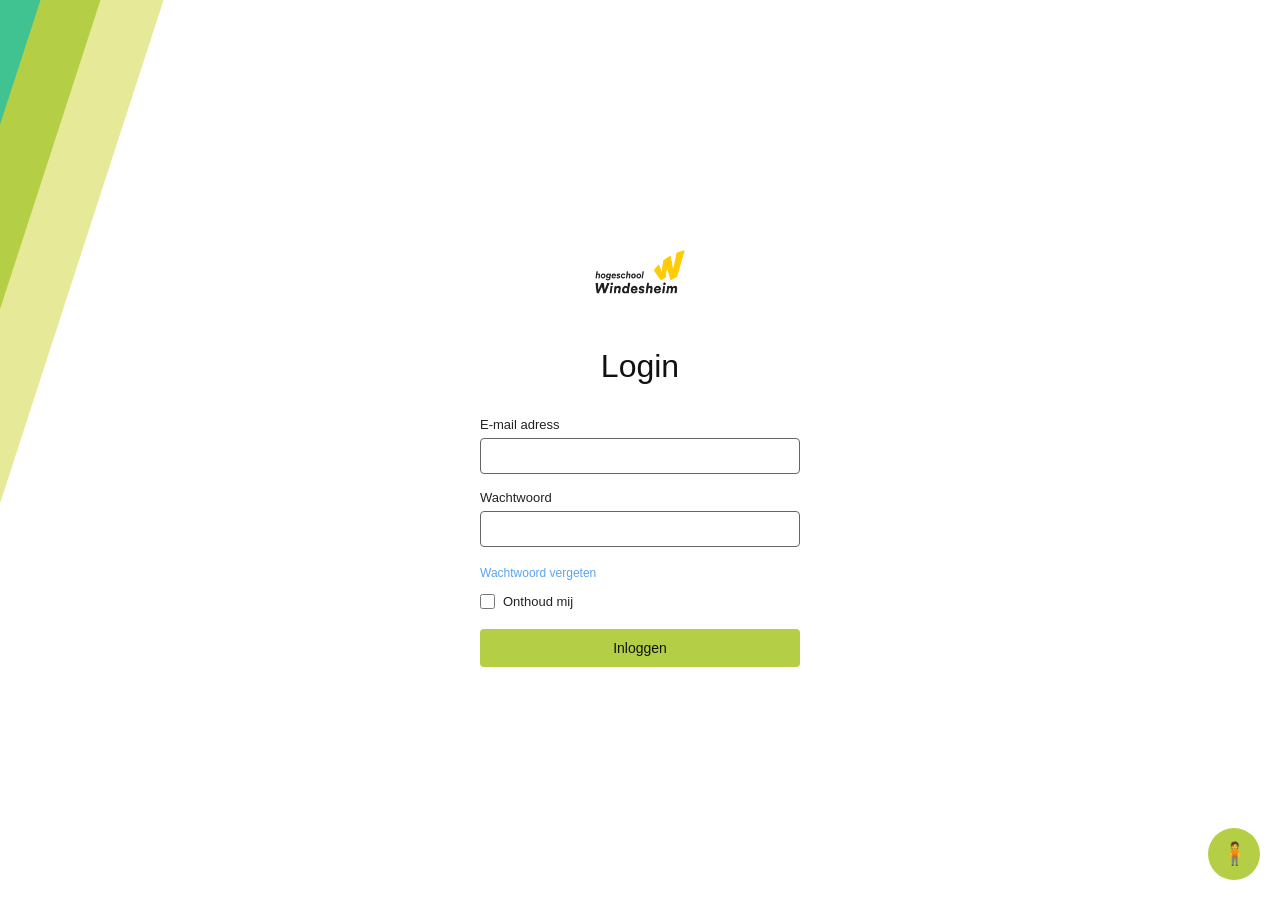
==== pages/index.html @ 5dbcebbe "Log-in page af Log-in scherm gemaakt, met strepen. Email: jeremy@windesheim.nl WW: Hallo123 Hoogcont" ====
<!DOCTYPE html>
<html lang="nl">
<head>
  <meta charset="UTF-8" />
  <meta name="viewport" content="width=device-width, initial-scale=1.0" />
  <title>Login - Windesheim</title>
  <link rel="stylesheet" href="../css/style.css" />
</head>
<body>
  <main class="login-page">
    <section class="login-panel">
      <div class="left-stripes">
        <div class="stripe stripe-1"></div>
        <div class="stripe stripe-2"></div>
        <div class="stripe stripe-3"></div>
      </div>

      <div class="login-content">
        <img src="images/logo.png" alt="Windesheim logo" class="logo" />

        <h1 data-translate="loginTitle">Login</h1>

        <form class="login-form" id="loginForm">
          <label for="email" data-translate="emailLabel">E-mail adress</label>
          <input type="email" id="email" name="email" />

          <label for="password" data-translate="passwordLabel">Wachtwoord</label>
          <input type="password" id="password" name="password" />

          <a href="#" class="forgot-link" id="forgotPasswordLink" data-translate="forgotPasswordLink">
            Wachtwoord vergeten
          </a>

          <div class="remember-row">
            <input type="checkbox" id="remember" name="remember" />
            <label for="remember" data-translate="rememberLabel">Onthoud mij</label>
          </div>

          <button type="submit" class="login-btn" data-translate="loginButton">Inloggen</button>
        </form>
      </div>

      <button class="accessibility-btn" id="accessibilityOpenBtn" aria-label="Toegankelijkheid">
        <span class="person-icon">🧍</span>
      </button>

      <div class="accessibility-modal-overlay" id="accessibilityModal">
        <div class="accessibility-modal">
          <h2 data-translate="accessibilityTitle">Toegankelijkheid</h2>

          <div class="accessibility-option">
            <div class="option-text">
              <h3 data-translate="largeTextTitle">Grote tekst</h3>
              <p data-translate="largeTextDesc">→ Vergroot alle tekst</p>
            </div>
            <input type="checkbox" id="largeTextToggle" />
          </div>

          <div class="accessibility-option">
            <div class="option-text">
              <h3 data-translate="contrastTitle">Hoog contrast</h3>
              <p data-translate="contrastDesc">→ Betere zichtbaarheid</p>
            </div>
            <input type="checkbox" id="contrastToggle" />
          </div>

          <div class="accessibility-option">
            <div class="option-text">
              <h3 data-translate="wheelchairTitle">Rolstoelroute</h3>
              <p data-translate="wheelchairDesc">→ Vermijd trappen</p>
            </div>
            <input type="checkbox" id="wheelchairToggle" />
          </div>

          <div class="language-row">
            <label for="languageSelect" data-translate="languageLabel">Taal/Language</label>
            <select id="languageSelect">
              <option value="nl">NL</option>
              <option value="en">EN</option>
            </select>
          </div>

          <div class="modal-buttons">
            <button type="button" class="modal-btn reset-btn" id="resetBtn" data-translate="resetBtn">
              Reset
            </button>
            <button type="button" class="modal-btn save-btn" id="saveBtn" data-translate="saveBtn">
              Opslaan
            </button>
          </div>
        </div>
      </div>

      <div class="auth-modal-overlay" id="forgotModal">
        <div class="auth-modal forgot-password-modal">
          <button class="close-auth-modal" id="closeForgotModal" aria-label="Sluiten">&times;</button>

          <h2 data-translate="forgotModalTitle">Wachtwoord vergeten</h2>
          <p data-translate="forgotModalDesc">vul uw mail in en krijg een tijdelijk wachtwoord</p>

          <form id="forgotForm">
            <label for="forgotEmail" data-translate="forgotEmailLabel">E-mail adress</label>
            <input type="email" id="forgotEmail" name="forgotEmail" />
            <button type="submit" class="auth-action-btn" data-translate="forgotSendBtn">Verzenden</button>
          </form>
        </div>
      </div>

      <div class="auth-modal-overlay" id="errorModal">
        <div class="auth-modal error-login-modal">
          <button class="close-auth-modal" id="closeErrorModal" aria-label="Sluiten">&times;</button>

          <h2 data-translate="errorModalTitle">Inloggen mislukt</h2>
          <p data-translate="errorModalDesc">Uw gebruikersnaam of wachtwoord is onjuist.</p>
          <button type="button" class="auth-action-btn" id="errorOkBtn" data-translate="errorOkBtn">OK</button>
        </div>
      </div>
    </section>
  </main>

  <script src="/js/language.js"></script>
  <script src="/js/script.js"></script>
</body>
</html>
---- css/style.css ----
:root {

  /* ===== GEEL ===== */
  --oranje: #F5A61A;
  --goud: #ffcb05;
  --geel: #fff578;

  /* ===== ROOD ===== */
  --rood: #ee3135;
  --donkerroze: #f16682;
  --lichtroze: #f287b7;

  /* ===== GROEN ===== */
  --donkergroen: #45b97c;
  --appelgroen: #b1d249;
  --lichtgroen: #d5e05b;

  /* ===== BLAUW ===== */
  --luchtblauw: #4594d3;
  --blauw: #1ebcc5;
  --lichtblauw: #84D0D9;

  /* ===== ZWART / GRIJS ===== */
  --zwart: #231f20;
  --grijs1: #58595b;
  --grijs2: #808184;
  --grijs3: #a6a8ab;
  --grijs4: #d0d2d3;
}
* {
  box-sizing: border-box;
  margin: 0;
  padding: 0;
}

html,
body {
  width: 100%;
  height: 100%;
  font-family: Arial, Helvetica, sans-serif;
  background: #ececec;
  color: #111;
}

body {
  min-height: 100vh;
  min-height: 100dvh;
}

/* BASIS */
.login-page,
.home-page {
  position: relative;
  width: 100vw;
  width: 100dvw;
  height: 100vh;
  height: 100dvh;
  display: flex;
  justify-content: center;
  align-items: center;
  background: #ffffff;
  overflow: hidden;
}

.login-panel,
.home-panel {
  position: relative;
  width: 100%;
  height: 100%;
  background: #ffffff;
  overflow: hidden;
}

/* STREPEN */
.left-stripes {
  position: absolute;
  top: 0;
  left: 0;
  width: 180px;
  height: 100%;
  overflow: hidden;
  z-index: 1;
}

.stripe {
  position: absolute;
  top: -60px;
  width: 60px;
  height: 140%;
  transform: rotate(18deg);
  transform-origin: top left;
}

.stripe-1 {
  left: 0;
  background: #41c391;
}

.stripe-2 {
  left: 60px;
  background: #b4cf45;
}

.stripe-3 {
  left: 120px;
  background: #e6ea98;
}

/* LOGIN */
.login-content {
  position: absolute;
  inset: 0;
  z-index: 2;
  display: flex;
  flex-direction: column;
  align-items: center;
  justify-content: center;
  padding: 24px;
}

.logo {
  width: 90px;
  height: 90px;
  object-fit: contain;
  margin-bottom: 24px;
}

.login-content h1 {
  font-size: clamp(18px, 4vw, 32px);
  font-weight: 400;
  margin-bottom: 32px;
}

.login-form {
  width: min(100%, 320px);
}

.login-form label {
  display: block;
  font-size: clamp(10px, 1.4vw, 13px);
  margin-bottom: 6px;
  color: #222;
}

.login-form input[type="email"],
.login-form input[type="password"] {
  width: 100%;
  height: 36px;
  border: 1px solid #666;
  border-radius: 4px;
  background: #fff;
  margin-bottom: 16px;
  padding: 0 10px;
  font-size: 14px;
  color: #111;
  outline: none;
}

.forgot-link {
  display: inline-block;
  font-size: 12px;
  color: #5ca4ea;
  margin-top: -2px;
  margin-bottom: 14px;
  text-decoration: none;
}

.forgot-link:hover {
  text-decoration: underline;
}

.remember-row {
  display: flex;
  align-items: center;
  gap: 8px;
  margin-bottom: 20px;
}

.remember-row input[type="checkbox"] {
  width: 15px;
  height: 15px;
}

.remember-row label {
  margin: 0;
  font-size: 13px;
}

.login-btn {
  display: block;
  width: 100%;
  height: 38px;
  background: #b4cf45;
  color: #111;
  border: none;
  border-radius: 4px;
  font-size: 14px;
  cursor: pointer;
}

.login-btn:hover {
  filter: brightness(0.97);
}

/* POPPETJE */
.accessibility-btn {
  position: absolute;
  right: 20px;
  bottom: 20px;
  width: 52px;
  height: 52px;
  border: none;
  border-radius: 50%;
  background: #b4cf45;
  display: flex;
  align-items: center;
  justify-content: center;
  cursor: pointer;
  z-index: 50;
}

.person-icon {
  font-size: 22px;
  line-height: 1;
  pointer-events: none;
}

/* ACCESSIBILITY POPUP */
.accessibility-modal-overlay {
  position: absolute;
  inset: 0;
  background: rgba(0, 0, 0, 0.18);
  display: none;
  justify-content: center;
  align-items: center;
  z-index: 100;
}

.accessibility-modal-overlay.show {
  display: flex;
}

.accessibility-modal {
  width: min(90vw, 420px);
  background: #ef6a89;
  padding: 28px 26px 20px;
  box-shadow: 0 10px 30px rgba(0, 0, 0, 0.18);
}

.accessibility-modal h2 {
  text-align: center;
  font-size: clamp(22px, 3vw, 28px);
  font-weight: 700;
  margin-bottom: 34px;
}

.accessibility-option {
  display: flex;
  justify-content: space-between;
  align-items: center;
  margin-bottom: 26px;
  gap: 20px;
}

.option-text h3 {
  font-size: clamp(18px, 2.6vw, 24px);
  font-weight: 400;
  margin-bottom: 4px;
}

.option-text p {
  font-size: clamp(16px, 2.3vw, 20px);
  color: #111;
}

.accessibility-option input[type="checkbox"] {
  width: 32px;
  height: 32px;
  accent-color: #ffffff;
  flex-shrink: 0;
}

.language-row {
  display: flex;
  justify-content: space-between;
  align-items: center;
  margin: 8px 0 38px;
  gap: 20px;
}

.language-row label {
  font-size: clamp(18px, 2.4vw, 22px);
  font-weight: 700;
  text-decoration: underline;
}

.language-row select {
  width: 82px;
  height: 38px;
  border: 1px solid #666;
  background: #f2f2f2;
  font-size: 18px;
  text-align: center;
  cursor: pointer;
}

.modal-buttons {
  display: flex;
  justify-content: center;
  gap: 20px;
}

.modal-btn {
  min-width: 132px;
  height: 42px;
  border: none;
  font-size: 18px;
  cursor: pointer;
}

.reset-btn,
.save-btn {
  background: #f49bb5;
  color: #111;
}

/* AUTH POPUPS */
.auth-modal-overlay {
  position: absolute;
  inset: 0;
  background: rgba(255, 255, 255, 0.2);
  backdrop-filter: blur(4px);
  display: none;
  justify-content: center;
  align-items: center;
  z-index: 120;
}

.auth-modal-overlay.show {
  display: flex;
}

.auth-modal {
  position: relative;
  width: min(92vw, 620px);
  background: #f1f1f1;
  border-top: 3px solid #222;
  border-bottom: 3px solid #222;
  padding: 18px 28px 26px;
  text-align: center;
  box-shadow: 0 10px 25px rgba(0, 0, 0, 0.15);
}

.close-auth-modal {
  position: absolute;
  top: 8px;
  right: 14px;
  background: transparent;
  border: none;
  font-size: 34px;
  line-height: 1;
  color: #222;
  cursor: pointer;
}

.auth-modal h2 {
  font-size: clamp(22px, 3vw, 30px);
  font-weight: 400;
  margin-bottom: 6px;
}

.auth-modal p {
  font-size: clamp(16px, 2vw, 20px);
  color: #111;
  margin-bottom: 28px;
}

.auth-modal form {
  width: min(100%, 360px);
  margin: 0 auto;
  text-align: left;
}

.auth-modal form label {
  display: block;
  font-size: clamp(14px, 1.7vw, 18px);
  margin-bottom: 8px;
  color: #111;
}

.auth-modal form input {
  width: 100%;
  height: 34px;
  border: 2px solid #333;
  border-radius: 6px;
  background: #fff;
  margin-bottom: 22px;
  padding: 0 10px;
  font-size: 15px;
  outline: none;
}

.auth-action-btn {
  display: block;
  margin: 0 auto;
  min-width: 170px;
  height: 38px;
  border: none;
  border-radius: 4px;
  background: #b4cf45;
  color: #111;
  font-size: clamp(16px, 1.8vw, 18px);
  cursor: pointer;
}

.error-login-modal {
  width: min(90vw, 460px);
  padding-top: 28px;
}

.error-login-modal p {
  margin-bottom: 24px;
}

/* HOME */
.home-content {
  position: absolute;
  inset: 0;
  z-index: 2;
  display: flex;
  justify-content: center;
  align-items: center;
  padding: 24px;
}

.home-content h1 {
  font-size: clamp(28px, 5vw, 52px);
  font-weight: 400;
  color: #111;
}

/* GROTE TEKST */
.large-text {
  font-size: 1.08em;
}

.large-text h1,
.large-text h2,
.large-text h3,
.large-text p,
.large-text label,
.large-text a,
.large-text button,
.large-text select,
.large-text input {
  font-size: 1.08em !important;
}

/* HOOG CONTRAST */
.high-contrast,
.high-contrast body,
.high-contrast .login-page,
.high-contrast .login-panel,
.high-contrast .home-page,
.high-contrast .home-panel {
  background: #fff !important;
  color: #000 !important;
}

.high-contrast h1,
.high-contrast h2,
.high-contrast h3,
.high-contrast p,
.high-contrast label,
.high-contrast span,
.high-contrast a {
  color: #000 !important;
  font-weight: 700 !important;
}

.high-contrast a {
  color: #0000ee !important;
  text-decoration: underline;
}

.high-contrast input,
.high-contrast select {
  background: #fff !important;
  color: #000 !important;
  border: 2px solid #000 !important;
  font-weight: 700 !important;
}

.high-contrast input::placeholder {
  color: #333 !important;
}

.high-contrast button {
  background: #000 !important;
  color: #fff !important;
  border: 2px solid #000 !important;
  font-weight: 700 !important;
}

.high-contrast .accessibility-btn {
  background: #000 !important;
  color: #fff !important;
}

.high-contrast .left-stripes {
  display: block !important;
}

.high-contrast .stripe-1 {
  background: #2e9f70 !important;
}

.high-contrast .stripe-2 {
  background: #8fae2f !important;
}

.high-contrast .stripe-3 {
  background: #c9cf5f !important;
}

.high-contrast .accessibility-modal,
.high-contrast .auth-modal {
  background: #fff !important;
  color: #000 !important;
}

.high-contrast .option-text h3,
.high-contrast .option-text p {
  color: #000 !important;
  font-weight: 700 !important;
}

/* MOBIEL */
@media (max-width: 600px) {
  .left-stripes {
    width: 180px;
    height: 100%;
  }

  .stripe {
    width: 60px;
    height: 140%;
    top: -40px;
  }

  .stripe-1 {
    left: 0;
  }

  .stripe-2 {
    left: 60px;
  }

  .stripe-3 {
    left: 120px;
  }

  .login-form {
    width: min(100%, 240px);
  }

  .logo {
    width: 80px;
    height: 80px;
  }

  .login-content h1 {
    font-size: 20px;
  }

  .login-form input[type="email"],
  .login-form input[type="password"] {
    height: 32px;
    font-size: 13px;
  }

  .login-btn {
    height: 34px;
    font-size: 13px;
  }

  .accessibility-btn {
    right: 18px;
    bottom: 18px;
    width: 46px;
    height: 46px;
  }

  .person-icon {
    font-size: 19px;
  }

  .accessibility-modal {
    width: 92vw;
    padding: 24px 18px 18px;
  }

  .modal-btn {
    min-width: 110px;
    height: 40px;
    font-size: 16px;
  }

  .accessibility-option input[type="checkbox"] {
    width: 28px;
    height: 28px;
  }

  .auth-modal {
    width: 100%;
    max-width: 100%;
    border-left: none;
    border-right: none;
    border-top: 3px solid #222;
    border-bottom: 3px solid #222;
    border-radius: 0;
    padding: 16px 18px 22px;
  }

  .close-auth-modal {
    top: 8px;
    right: 12px;
    font-size: 30px;
  }

  .auth-modal h2 {
    font-size: 23px;
  }

  .auth-modal p {
    font-size: 16px;
    margin-bottom: 24px;
  }

  .auth-modal form {
    width: min(100%, 280px);
  }

  .auth-modal form label {
    font-size: 13px;
  }

  .auth-modal form input {
    height: 32px;
    font-size: 14px;
    margin-bottom: 20px;
  }

  .auth-action-btn {
    min-width: 140px;
    height: 36px;
    font-size: 16px;
  }
}
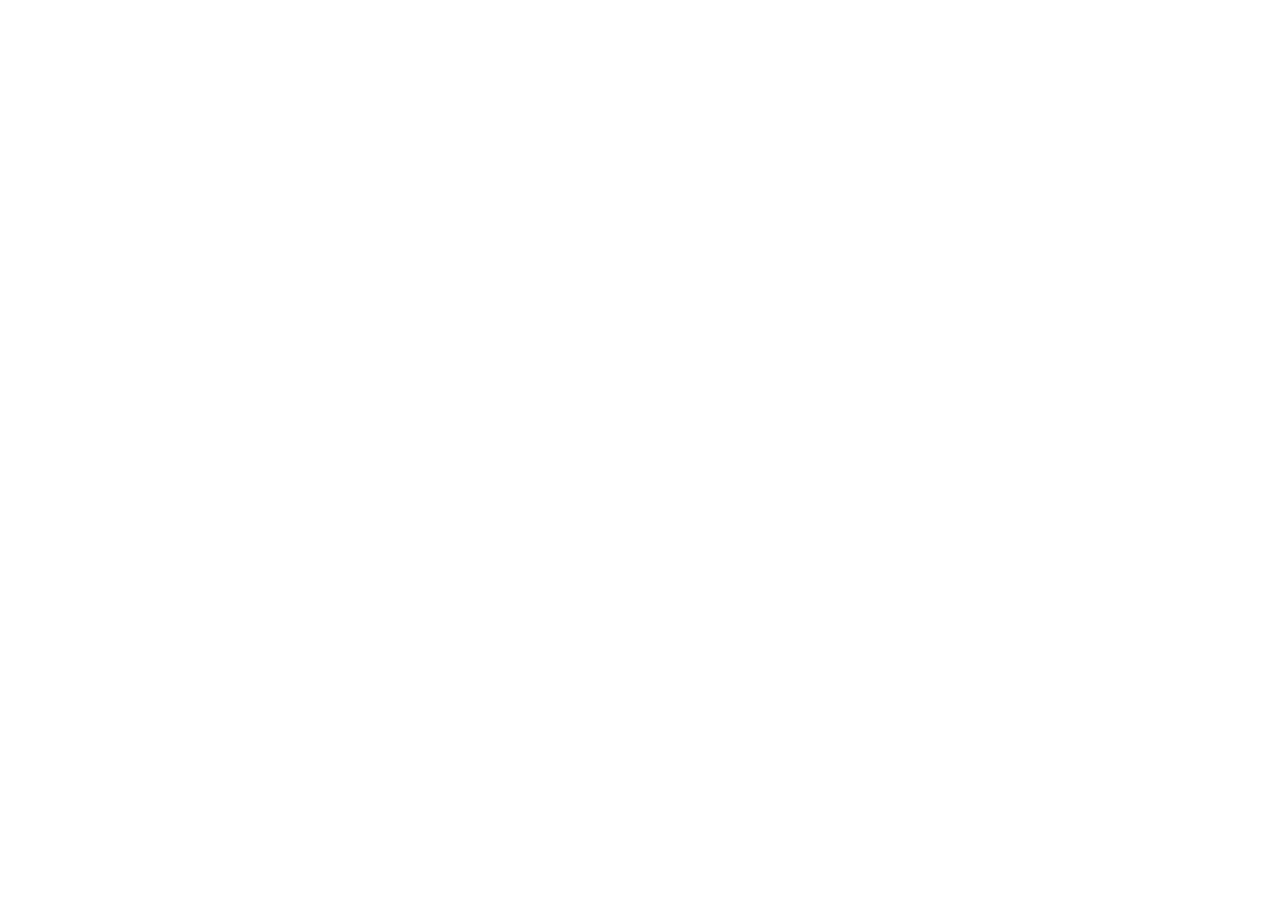
==== commit 226ba1cc: "Layout van de tracking pagina Er is een layout voor de tracking pagin Er zijn bugs de tracking doet " ====
--- a/pages/index.html
+++ b/pages/index.html
@@ -1,124 +1,12 @@
 <!DOCTYPE html>
-<html lang="nl">
-<head>
-  <meta charset="UTF-8" />
-  <meta name="viewport" content="width=device-width, initial-scale=1.0" />
-  <title>Login - Windesheim</title>
-  <link rel="stylesheet" href="../css/style.css" />
-</head>
-<body>
-  <main class="login-page">
-    <section class="login-panel">
-      <div class="left-stripes">
-        <div class="stripe stripe-1"></div>
-        <div class="stripe stripe-2"></div>
-        <div class="stripe stripe-3"></div>
-      </div>
+<html lang="en">
+    <head>
+          <meta charset="UTF-8">
+          <meta name="viewport" content="width=device-width, initial-scale=1.0">
+          <title>Login</title>
+    </head>
+    <body>
 
-      <div class="login-content">
-        <img src="images/logo.png" alt="Windesheim logo" class="logo" />
-
-        <h1 data-translate="loginTitle">Login</h1>
-
-        <form class="login-form" id="loginForm">
-          <label for="email" data-translate="emailLabel">E-mail adress</label>
-          <input type="email" id="email" name="email" />
-
-          <label for="password" data-translate="passwordLabel">Wachtwoord</label>
-          <input type="password" id="password" name="password" />
-
-          <a href="#" class="forgot-link" id="forgotPasswordLink" data-translate="forgotPasswordLink">
-            Wachtwoord vergeten
-          </a>
-
-          <div class="remember-row">
-            <input type="checkbox" id="remember" name="remember" />
-            <label for="remember" data-translate="rememberLabel">Onthoud mij</label>
-          </div>
-
-          <button type="submit" class="login-btn" data-translate="loginButton">Inloggen</button>
-        </form>
-      </div>
-
-      <button class="accessibility-btn" id="accessibilityOpenBtn" aria-label="Toegankelijkheid">
-        <span class="person-icon">🧍</span>
-      </button>
-
-      <div class="accessibility-modal-overlay" id="accessibilityModal">
-        <div class="accessibility-modal">
-          <h2 data-translate="accessibilityTitle">Toegankelijkheid</h2>
-
-          <div class="accessibility-option">
-            <div class="option-text">
-              <h3 data-translate="largeTextTitle">Grote tekst</h3>
-              <p data-translate="largeTextDesc">→ Vergroot alle tekst</p>
-            </div>
-            <input type="checkbox" id="largeTextToggle" />
-          </div>
-
-          <div class="accessibility-option">
-            <div class="option-text">
-              <h3 data-translate="contrastTitle">Hoog contrast</h3>
-              <p data-translate="contrastDesc">→ Betere zichtbaarheid</p>
-            </div>
-            <input type="checkbox" id="contrastToggle" />
-          </div>
-
-          <div class="accessibility-option">
-            <div class="option-text">
-              <h3 data-translate="wheelchairTitle">Rolstoelroute</h3>
-              <p data-translate="wheelchairDesc">→ Vermijd trappen</p>
-            </div>
-            <input type="checkbox" id="wheelchairToggle" />
-          </div>
-
-          <div class="language-row">
-            <label for="languageSelect" data-translate="languageLabel">Taal/Language</label>
-            <select id="languageSelect">
-              <option value="nl">NL</option>
-              <option value="en">EN</option>
-            </select>
-          </div>
-
-          <div class="modal-buttons">
-            <button type="button" class="modal-btn reset-btn" id="resetBtn" data-translate="resetBtn">
-              Reset
-            </button>
-            <button type="button" class="modal-btn save-btn" id="saveBtn" data-translate="saveBtn">
-              Opslaan
-            </button>
-          </div>
-        </div>
-      </div>
-
-      <div class="auth-modal-overlay" id="forgotModal">
-        <div class="auth-modal forgot-password-modal">
-          <button class="close-auth-modal" id="closeForgotModal" aria-label="Sluiten">&times;</button>
-
-          <h2 data-translate="forgotModalTitle">Wachtwoord vergeten</h2>
-          <p data-translate="forgotModalDesc">vul uw mail in en krijg een tijdelijk wachtwoord</p>
-
-          <form id="forgotForm">
-            <label for="forgotEmail" data-translate="forgotEmailLabel">E-mail adress</label>
-            <input type="email" id="forgotEmail" name="forgotEmail" />
-            <button type="submit" class="auth-action-btn" data-translate="forgotSendBtn">Verzenden</button>
-          </form>
-        </div>
-      </div>
-
-      <div class="auth-modal-overlay" id="errorModal">
-        <div class="auth-modal error-login-modal">
-          <button class="close-auth-modal" id="closeErrorModal" aria-label="Sluiten">&times;</button>
-
-          <h2 data-translate="errorModalTitle">Inloggen mislukt</h2>
-          <p data-translate="errorModalDesc">Uw gebruikersnaam of wachtwoord is onjuist.</p>
-          <button type="button" class="auth-action-btn" id="errorOkBtn" data-translate="errorOkBtn">OK</button>
-        </div>
-      </div>
-    </section>
-  </main>
-
-  <script src="/js/language.js"></script>
-  <script src="/js/script.js"></script>
-</body>
+        
+    </body>
 </html>
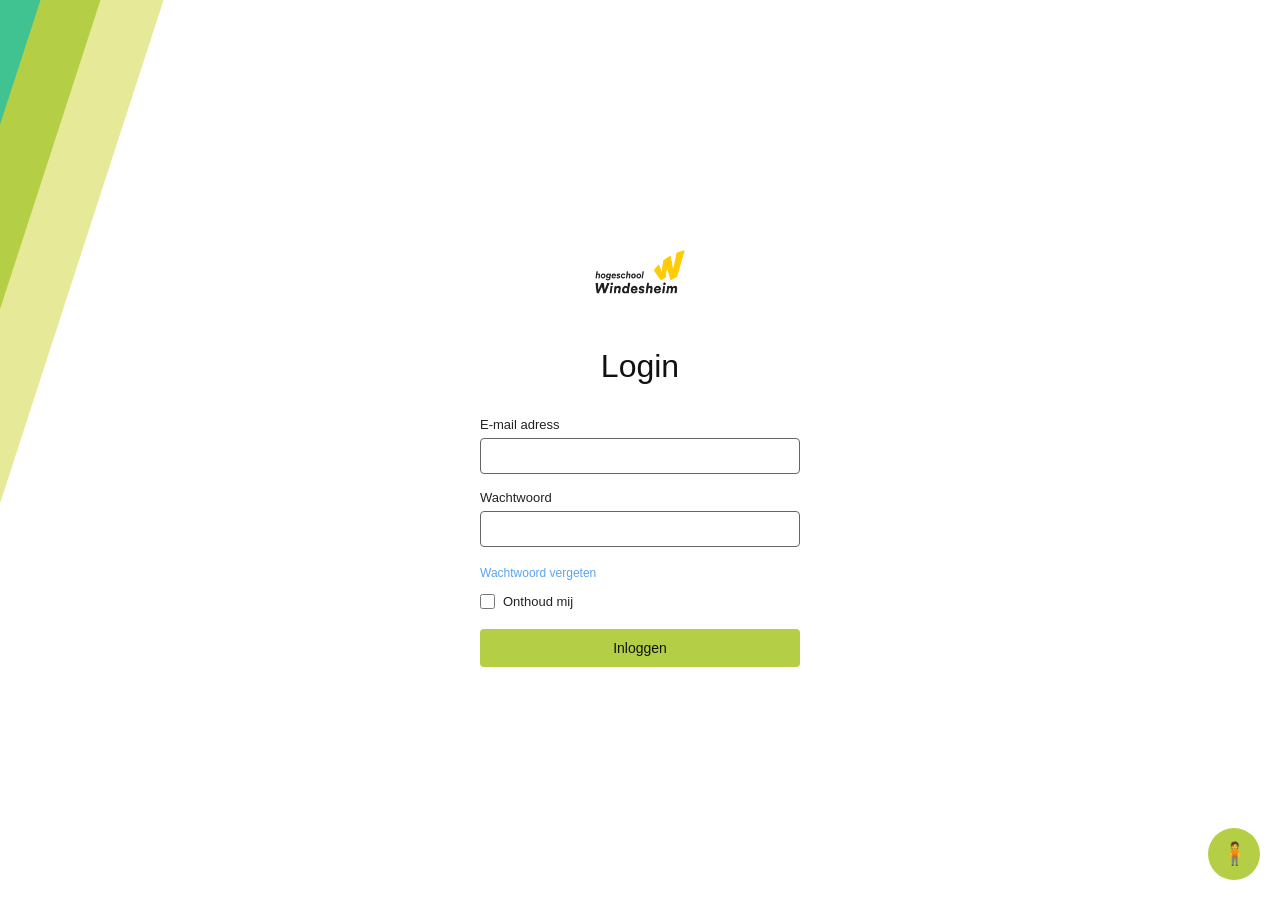
==== commit 1787763c: "Merge pull request #41 from yehoshuaa/LOGIN Log-in page af" ====
--- a/pages/index.html
+++ b/pages/index.html
@@ -1,12 +1,124 @@
 <!DOCTYPE html>
-<html lang="en">
-    <head>
-          <meta charset="UTF-8">
-          <meta name="viewport" content="width=device-width, initial-scale=1.0">
-          <title>Login</title>
-    </head>
-    <body>
+<html lang="nl">
+<head>
+  <meta charset="UTF-8" />
+  <meta name="viewport" content="width=device-width, initial-scale=1.0" />
+  <title>Login - Windesheim</title>
+  <link rel="stylesheet" href="../css/style.css" />
+</head>
+<body>
+  <main class="login-page">
+    <section class="login-panel">
+      <div class="left-stripes">
+        <div class="stripe stripe-1"></div>
+        <div class="stripe stripe-2"></div>
+        <div class="stripe stripe-3"></div>
+      </div>
 
-        
-    </body>
+      <div class="login-content">
+        <img src="images/logo.png" alt="Windesheim logo" class="logo" />
+
+        <h1 data-translate="loginTitle">Login</h1>
+
+        <form class="login-form" id="loginForm">
+          <label for="email" data-translate="emailLabel">E-mail adress</label>
+          <input type="email" id="email" name="email" />
+
+          <label for="password" data-translate="passwordLabel">Wachtwoord</label>
+          <input type="password" id="password" name="password" />
+
+          <a href="#" class="forgot-link" id="forgotPasswordLink" data-translate="forgotPasswordLink">
+            Wachtwoord vergeten
+          </a>
+
+          <div class="remember-row">
+            <input type="checkbox" id="remember" name="remember" />
+            <label for="remember" data-translate="rememberLabel">Onthoud mij</label>
+          </div>
+
+          <button type="submit" class="login-btn" data-translate="loginButton">Inloggen</button>
+        </form>
+      </div>
+
+      <button class="accessibility-btn" id="accessibilityOpenBtn" aria-label="Toegankelijkheid">
+        <span class="person-icon">🧍</span>
+      </button>
+
+      <div class="accessibility-modal-overlay" id="accessibilityModal">
+        <div class="accessibility-modal">
+          <h2 data-translate="accessibilityTitle">Toegankelijkheid</h2>
+
+          <div class="accessibility-option">
+            <div class="option-text">
+              <h3 data-translate="largeTextTitle">Grote tekst</h3>
+              <p data-translate="largeTextDesc">→ Vergroot alle tekst</p>
+            </div>
+            <input type="checkbox" id="largeTextToggle" />
+          </div>
+
+          <div class="accessibility-option">
+            <div class="option-text">
+              <h3 data-translate="contrastTitle">Hoog contrast</h3>
+              <p data-translate="contrastDesc">→ Betere zichtbaarheid</p>
+            </div>
+            <input type="checkbox" id="contrastToggle" />
+          </div>
+
+          <div class="accessibility-option">
+            <div class="option-text">
+              <h3 data-translate="wheelchairTitle">Rolstoelroute</h3>
+              <p data-translate="wheelchairDesc">→ Vermijd trappen</p>
+            </div>
+            <input type="checkbox" id="wheelchairToggle" />
+          </div>
+
+          <div class="language-row">
+            <label for="languageSelect" data-translate="languageLabel">Taal/Language</label>
+            <select id="languageSelect">
+              <option value="nl">NL</option>
+              <option value="en">EN</option>
+            </select>
+          </div>
+
+          <div class="modal-buttons">
+            <button type="button" class="modal-btn reset-btn" id="resetBtn" data-translate="resetBtn">
+              Reset
+            </button>
+            <button type="button" class="modal-btn save-btn" id="saveBtn" data-translate="saveBtn">
+              Opslaan
+            </button>
+          </div>
+        </div>
+      </div>
+
+      <div class="auth-modal-overlay" id="forgotModal">
+        <div class="auth-modal forgot-password-modal">
+          <button class="close-auth-modal" id="closeForgotModal" aria-label="Sluiten">&times;</button>
+
+          <h2 data-translate="forgotModalTitle">Wachtwoord vergeten</h2>
+          <p data-translate="forgotModalDesc">vul uw mail in en krijg een tijdelijk wachtwoord</p>
+
+          <form id="forgotForm">
+            <label for="forgotEmail" data-translate="forgotEmailLabel">E-mail adress</label>
+            <input type="email" id="forgotEmail" name="forgotEmail" />
+            <button type="submit" class="auth-action-btn" data-translate="forgotSendBtn">Verzenden</button>
+          </form>
+        </div>
+      </div>
+
+      <div class="auth-modal-overlay" id="errorModal">
+        <div class="auth-modal error-login-modal">
+          <button class="close-auth-modal" id="closeErrorModal" aria-label="Sluiten">&times;</button>
+
+          <h2 data-translate="errorModalTitle">Inloggen mislukt</h2>
+          <p data-translate="errorModalDesc">Uw gebruikersnaam of wachtwoord is onjuist.</p>
+          <button type="button" class="auth-action-btn" id="errorOkBtn" data-translate="errorOkBtn">OK</button>
+        </div>
+      </div>
+    </section>
+  </main>
+
+  <script src="/js/language.js"></script>
+  <script src="/js/script.js"></script>
+</body>
 </html>
--- a/css/style.css
+++ b/css/style.css
@@ -0,0 +1,665 @@
+:root {
+
+  /* ===== GEEL ===== */
+  --oranje: #F5A61A;
+  --goud: #ffcb05;
+  --geel: #fff578;
+
+  /* ===== ROOD ===== */
+  --rood: #ee3135;
+  --donkerroze: #f16682;
+  --lichtroze: #f287b7;
+
+  /* ===== GROEN ===== */
+  --donkergroen: #45b97c;
+  --appelgroen: #b1d249;
+  --lichtgroen: #d5e05b;
+
+  /* ===== BLAUW ===== */
+  --luchtblauw: #4594d3;
+  --blauw: #1ebcc5;
+  --lichtblauw: #84D0D9;
+
+  /* ===== ZWART / GRIJS ===== */
+  --zwart: #231f20;
+  --grijs1: #58595b;
+  --grijs2: #808184;
+  --grijs3: #a6a8ab;
+  --grijs4: #d0d2d3;
+}
+* {
+  box-sizing: border-box;
+  margin: 0;
+  padding: 0;
+}
+
+html,
+body {
+  width: 100%;
+  height: 100%;
+  font-family: Arial, Helvetica, sans-serif;
+  background: #ececec;
+  color: #111;
+}
+
+body {
+  min-height: 100vh;
+  min-height: 100dvh;
+}
+
+/* BASIS */
+.login-page,
+.home-page {
+  position: relative;
+  width: 100vw;
+  width: 100dvw;
+  height: 100vh;
+  height: 100dvh;
+  display: flex;
+  justify-content: center;
+  align-items: center;
+  background: #ffffff;
+  overflow: hidden;
+}
+
+.login-panel,
+.home-panel {
+  position: relative;
+  width: 100%;
+  height: 100%;
+  background: #ffffff;
+  overflow: hidden;
+}
+
+/* STREPEN */
+.left-stripes {
+  position: absolute;
+  top: 0;
+  left: 0;
+  width: 180px;
+  height: 100%;
+  overflow: hidden;
+  z-index: 1;
+}
+
+.stripe {
+  position: absolute;
+  top: -60px;
+  width: 60px;
+  height: 140%;
+  transform: rotate(18deg);
+  transform-origin: top left;
+}
+
+.stripe-1 {
+  left: 0;
+  background: #41c391;
+}
+
+.stripe-2 {
+  left: 60px;
+  background: #b4cf45;
+}
+
+.stripe-3 {
+  left: 120px;
+  background: #e6ea98;
+}
+
+/* LOGIN */
+.login-content {
+  position: absolute;
+  inset: 0;
+  z-index: 2;
+  display: flex;
+  flex-direction: column;
+  align-items: center;
+  justify-content: center;
+  padding: 24px;
+}
+
+.logo {
+  width: 90px;
+  height: 90px;
+  object-fit: contain;
+  margin-bottom: 24px;
+}
+
+.login-content h1 {
+  font-size: clamp(18px, 4vw, 32px);
+  font-weight: 400;
+  margin-bottom: 32px;
+}
+
+.login-form {
+  width: min(100%, 320px);
+}
+
+.login-form label {
+  display: block;
+  font-size: clamp(10px, 1.4vw, 13px);
+  margin-bottom: 6px;
+  color: #222;
+}
+
+.login-form input[type="email"],
+.login-form input[type="password"] {
+  width: 100%;
+  height: 36px;
+  border: 1px solid #666;
+  border-radius: 4px;
+  background: #fff;
+  margin-bottom: 16px;
+  padding: 0 10px;
+  font-size: 14px;
+  color: #111;
+  outline: none;
+}
+
+.forgot-link {
+  display: inline-block;
+  font-size: 12px;
+  color: #5ca4ea;
+  margin-top: -2px;
+  margin-bottom: 14px;
+  text-decoration: none;
+}
+
+.forgot-link:hover {
+  text-decoration: underline;
+}
+
+.remember-row {
+  display: flex;
+  align-items: center;
+  gap: 8px;
+  margin-bottom: 20px;
+}
+
+.remember-row input[type="checkbox"] {
+  width: 15px;
+  height: 15px;
+}
+
+.remember-row label {
+  margin: 0;
+  font-size: 13px;
+}
+
+.login-btn {
+  display: block;
+  width: 100%;
+  height: 38px;
+  background: #b4cf45;
+  color: #111;
+  border: none;
+  border-radius: 4px;
+  font-size: 14px;
+  cursor: pointer;
+}
+
+.login-btn:hover {
+  filter: brightness(0.97);
+}
+
+/* POPPETJE */
+.accessibility-btn {
+  position: absolute;
+  right: 20px;
+  bottom: 20px;
+  width: 52px;
+  height: 52px;
+  border: none;
+  border-radius: 50%;
+  background: #b4cf45;
+  display: flex;
+  align-items: center;
+  justify-content: center;
+  cursor: pointer;
+  z-index: 50;
+}
+
+.person-icon {
+  font-size: 22px;
+  line-height: 1;
+  pointer-events: none;
+}
+
+/* ACCESSIBILITY POPUP */
+.accessibility-modal-overlay {
+  position: absolute;
+  inset: 0;
+  background: rgba(0, 0, 0, 0.18);
+  display: none;
+  justify-content: center;
+  align-items: center;
+  z-index: 100;
+}
+
+.accessibility-modal-overlay.show {
+  display: flex;
+}
+
+.accessibility-modal {
+  width: min(90vw, 420px);
+  background: #ef6a89;
+  padding: 28px 26px 20px;
+  box-shadow: 0 10px 30px rgba(0, 0, 0, 0.18);
+}
+
+.accessibility-modal h2 {
+  text-align: center;
+  font-size: clamp(22px, 3vw, 28px);
+  font-weight: 700;
+  margin-bottom: 34px;
+}
+
+.accessibility-option {
+  display: flex;
+  justify-content: space-between;
+  align-items: center;
+  margin-bottom: 26px;
+  gap: 20px;
+}
+
+.option-text h3 {
+  font-size: clamp(18px, 2.6vw, 24px);
+  font-weight: 400;
+  margin-bottom: 4px;
+}
+
+.option-text p {
+  font-size: clamp(16px, 2.3vw, 20px);
+  color: #111;
+}
+
+.accessibility-option input[type="checkbox"] {
+  width: 32px;
+  height: 32px;
+  accent-color: #ffffff;
+  flex-shrink: 0;
+}
+
+.language-row {
+  display: flex;
+  justify-content: space-between;
+  align-items: center;
+  margin: 8px 0 38px;
+  gap: 20px;
+}
+
+.language-row label {
+  font-size: clamp(18px, 2.4vw, 22px);
+  font-weight: 700;
+  text-decoration: underline;
+}
+
+.language-row select {
+  width: 82px;
+  height: 38px;
+  border: 1px solid #666;
+  background: #f2f2f2;
+  font-size: 18px;
+  text-align: center;
+  cursor: pointer;
+}
+
+.modal-buttons {
+  display: flex;
+  justify-content: center;
+  gap: 20px;
+}
+
+.modal-btn {
+  min-width: 132px;
+  height: 42px;
+  border: none;
+  font-size: 18px;
+  cursor: pointer;
+}
+
+.reset-btn,
+.save-btn {
+  background: #f49bb5;
+  color: #111;
+}
+
+/* AUTH POPUPS */
+.auth-modal-overlay {
+  position: absolute;
+  inset: 0;
+  background: rgba(255, 255, 255, 0.2);
+  backdrop-filter: blur(4px);
+  display: none;
+  justify-content: center;
+  align-items: center;
+  z-index: 120;
+}
+
+.auth-modal-overlay.show {
+  display: flex;
+}
+
+.auth-modal {
+  position: relative;
+  width: min(92vw, 620px);
+  background: #f1f1f1;
+  border-top: 3px solid #222;
+  border-bottom: 3px solid #222;
+  padding: 18px 28px 26px;
+  text-align: center;
+  box-shadow: 0 10px 25px rgba(0, 0, 0, 0.15);
+}
+
+.close-auth-modal {
+  position: absolute;
+  top: 8px;
+  right: 14px;
+  background: transparent;
+  border: none;
+  font-size: 34px;
+  line-height: 1;
+  color: #222;
+  cursor: pointer;
+}
+
+.auth-modal h2 {
+  font-size: clamp(22px, 3vw, 30px);
+  font-weight: 400;
+  margin-bottom: 6px;
+}
+
+.auth-modal p {
+  font-size: clamp(16px, 2vw, 20px);
+  color: #111;
+  margin-bottom: 28px;
+}
+
+.auth-modal form {
+  width: min(100%, 360px);
+  margin: 0 auto;
+  text-align: left;
+}
+
+.auth-modal form label {
+  display: block;
+  font-size: clamp(14px, 1.7vw, 18px);
+  margin-bottom: 8px;
+  color: #111;
+}
+
+.auth-modal form input {
+  width: 100%;
+  height: 34px;
+  border: 2px solid #333;
+  border-radius: 6px;
+  background: #fff;
+  margin-bottom: 22px;
+  padding: 0 10px;
+  font-size: 15px;
+  outline: none;
+}
+
+.auth-action-btn {
+  display: block;
+  margin: 0 auto;
+  min-width: 170px;
+  height: 38px;
+  border: none;
+  border-radius: 4px;
+  background: #b4cf45;
+  color: #111;
+  font-size: clamp(16px, 1.8vw, 18px);
+  cursor: pointer;
+}
+
+.error-login-modal {
+  width: min(90vw, 460px);
+  padding-top: 28px;
+}
+
+.error-login-modal p {
+  margin-bottom: 24px;
+}
+
+/* HOME */
+.home-content {
+  position: absolute;
+  inset: 0;
+  z-index: 2;
+  display: flex;
+  justify-content: center;
+  align-items: center;
+  padding: 24px;
+}
+
+.home-content h1 {
+  font-size: clamp(28px, 5vw, 52px);
+  font-weight: 400;
+  color: #111;
+}
+
+/* GROTE TEKST */
+.large-text {
+  font-size: 1.08em;
+}
+
+.large-text h1,
+.large-text h2,
+.large-text h3,
+.large-text p,
+.large-text label,
+.large-text a,
+.large-text button,
+.large-text select,
+.large-text input {
+  font-size: 1.08em !important;
+}
+
+/* HOOG CONTRAST */
+.high-contrast,
+.high-contrast body,
+.high-contrast .login-page,
+.high-contrast .login-panel,
+.high-contrast .home-page,
+.high-contrast .home-panel {
+  background: #fff !important;
+  color: #000 !important;
+}
+
+.high-contrast h1,
+.high-contrast h2,
+.high-contrast h3,
+.high-contrast p,
+.high-contrast label,
+.high-contrast span,
+.high-contrast a {
+  color: #000 !important;
+  font-weight: 700 !important;
+}
+
+.high-contrast a {
+  color: #0000ee !important;
+  text-decoration: underline;
+}
+
+.high-contrast input,
+.high-contrast select {
+  background: #fff !important;
+  color: #000 !important;
+  border: 2px solid #000 !important;
+  font-weight: 700 !important;
+}
+
+.high-contrast input::placeholder {
+  color: #333 !important;
+}
+
+.high-contrast button {
+  background: #000 !important;
+  color: #fff !important;
+  border: 2px solid #000 !important;
+  font-weight: 700 !important;
+}
+
+.high-contrast .accessibility-btn {
+  background: #000 !important;
+  color: #fff !important;
+}
+
+.high-contrast .left-stripes {
+  display: block !important;
+}
+
+.high-contrast .stripe-1 {
+  background: #2e9f70 !important;
+}
+
+.high-contrast .stripe-2 {
+  background: #8fae2f !important;
+}
+
+.high-contrast .stripe-3 {
+  background: #c9cf5f !important;
+}
+
+.high-contrast .accessibility-modal,
+.high-contrast .auth-modal {
+  background: #fff !important;
+  color: #000 !important;
+}
+
+.high-contrast .option-text h3,
+.high-contrast .option-text p {
+  color: #000 !important;
+  font-weight: 700 !important;
+}
+
+/* MOBIEL */
+@media (max-width: 600px) {
+  .left-stripes {
+    width: 180px;
+    height: 100%;
+  }
+
+  .stripe {
+    width: 60px;
+    height: 140%;
+    top: -40px;
+  }
+
+  .stripe-1 {
+    left: 0;
+  }
+
+  .stripe-2 {
+    left: 60px;
+  }
+
+  .stripe-3 {
+    left: 120px;
+  }
+
+  .login-form {
+    width: min(100%, 240px);
+  }
+
+  .logo {
+    width: 80px;
+    height: 80px;
+  }
+
+  .login-content h1 {
+    font-size: 20px;
+  }
+
+  .login-form input[type="email"],
+  .login-form input[type="password"] {
+    height: 32px;
+    font-size: 13px;
+  }
+
+  .login-btn {
+    height: 34px;
+    font-size: 13px;
+  }
+
+  .accessibility-btn {
+    right: 18px;
+    bottom: 18px;
+    width: 46px;
+    height: 46px;
+  }
+
+  .person-icon {
+    font-size: 19px;
+  }
+
+  .accessibility-modal {
+    width: 92vw;
+    padding: 24px 18px 18px;
+  }
+
+  .modal-btn {
+    min-width: 110px;
+    height: 40px;
+    font-size: 16px;
+  }
+
+  .accessibility-option input[type="checkbox"] {
+    width: 28px;
+    height: 28px;
+  }
+
+  .auth-modal {
+    width: 100%;
+    max-width: 100%;
+    border-left: none;
+    border-right: none;
+    border-top: 3px solid #222;
+    border-bottom: 3px solid #222;
+    border-radius: 0;
+    padding: 16px 18px 22px;
+  }
+
+  .close-auth-modal {
+    top: 8px;
+    right: 12px;
+    font-size: 30px;
+  }
+
+  .auth-modal h2 {
+    font-size: 23px;
+  }
+
+  .auth-modal p {
+    font-size: 16px;
+    margin-bottom: 24px;
+  }
+
+  .auth-modal form {
+    width: min(100%, 280px);
+  }
+
+  .auth-modal form label {
+    font-size: 13px;
+  }
+
+  .auth-modal form input {
+    height: 32px;
+    font-size: 14px;
+    margin-bottom: 20px;
+  }
+
+  .auth-action-btn {
+    min-width: 140px;
+    height: 36px;
+    font-size: 16px;
+  }
+}
+}
+
+* {
+  font-family: 'Roboto', sans-serif;
+}
+
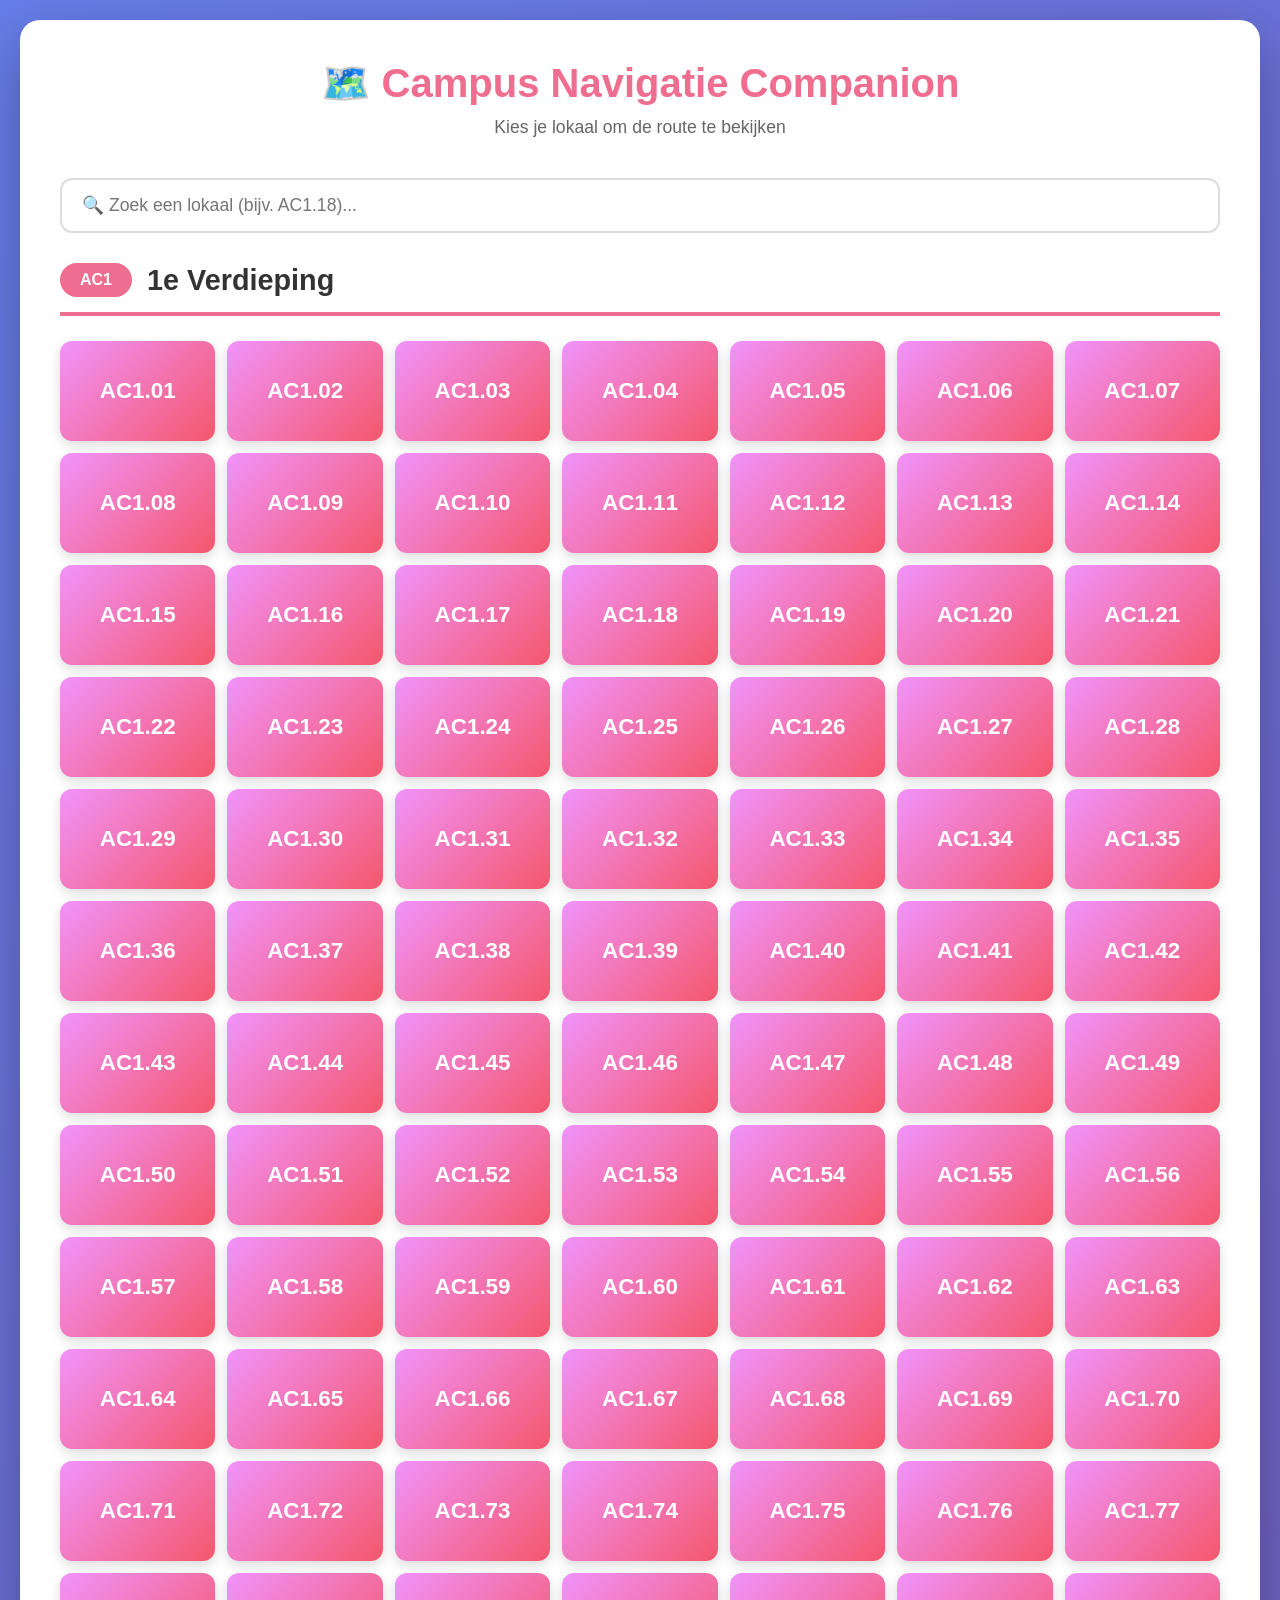
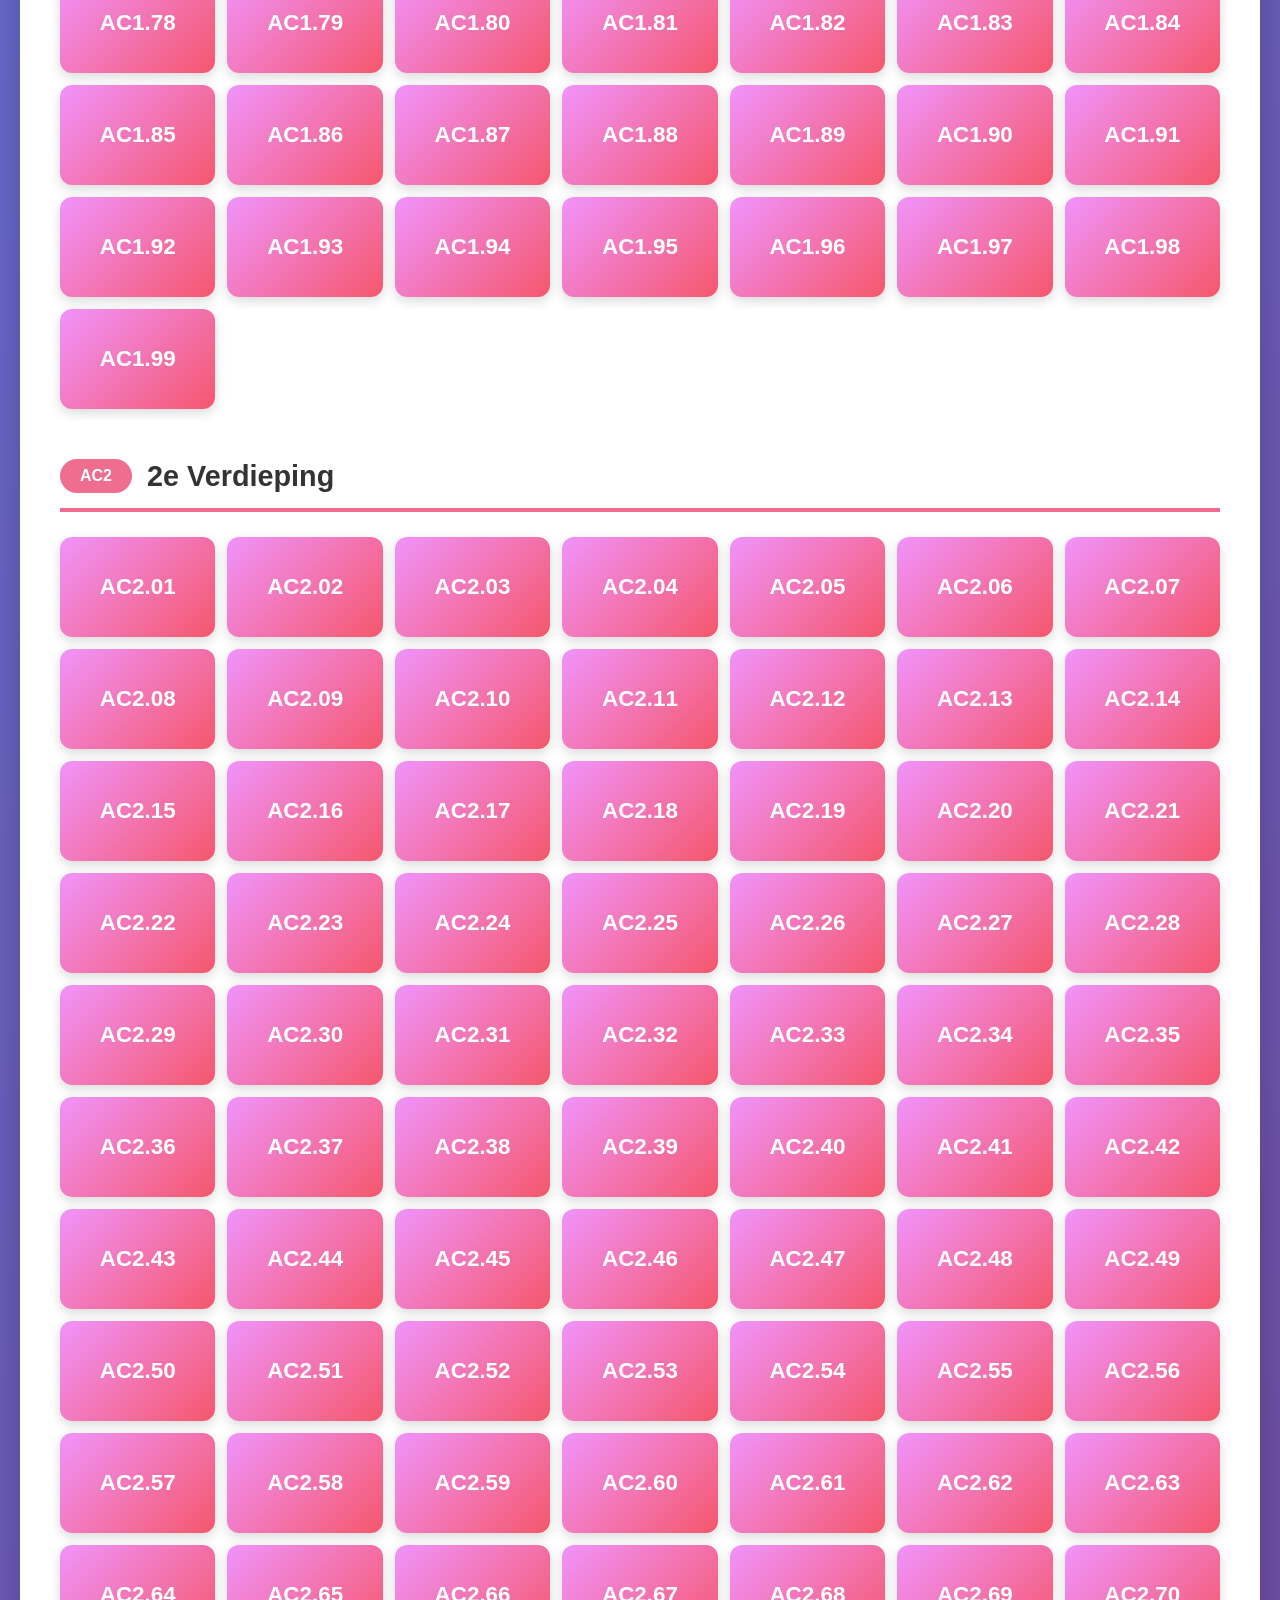
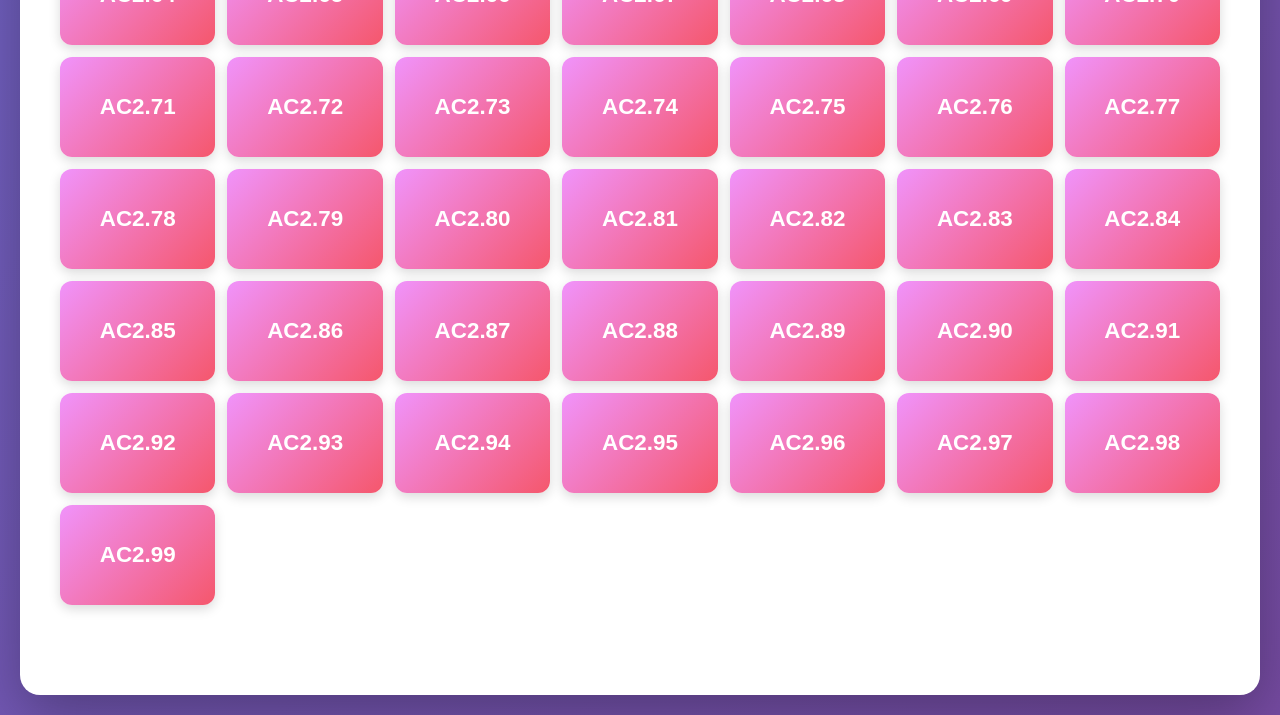
==== commit 6e3e42fb: "Route edit Route.html vernieuwd met een route_mapper-achtige canvas-viewer. routescript.js uitgebrei" ====
--- a/pages/index.html
+++ b/pages/index.html
@@ -3,122 +3,241 @@
 <head>
   <meta charset="UTF-8" />
   <meta name="viewport" content="width=device-width, initial-scale=1.0" />
-  <title>Login - Windesheim</title>
-  <link rel="stylesheet" href="../css/style.css" />
+  <title>Campus Navigatie - Kies je lokaal</title>
+  <style>
+    * { margin: 0; padding: 0; box-sizing: border-box; }
+    
+    body {
+      font-family: 'Segoe UI', Tahoma, Geneva, Verdana, sans-serif;
+      background: linear-gradient(135deg, #667eea 0%, #764ba2 100%);
+      min-height: 100vh;
+      padding: 20px;
+    }
+
+    .container {
+      max-width: 1400px;
+      margin: 0 auto;
+      background: white;
+      border-radius: 20px;
+      padding: 40px;
+      box-shadow: 0 20px 60px rgba(0,0,0,0.3);
+    }
+
+    .header {
+      text-align: center;
+      margin-bottom: 40px;
+    }
+
+    h1 {
+      color: #ef6d8f;
+      font-size: 2.5rem;
+      margin-bottom: 10px;
+    }
+
+    .subtitle {
+      color: #666;
+      font-size: 1.1rem;
+    }
+
+    .floor-section {
+      margin-bottom: 50px;
+    }
+
+    .floor-title {
+      font-size: 1.8rem;
+      color: #333;
+      margin-bottom: 25px;
+      padding-bottom: 15px;
+      border-bottom: 4px solid #ef6d8f;
+      display: flex;
+      align-items: center;
+      gap: 15px;
+    }
+
+    .floor-badge {
+      background: #ef6d8f;
+      color: white;
+      padding: 8px 20px;
+      border-radius: 25px;
+      font-size: 1rem;
+      font-weight: bold;
+    }
+
+    .room-grid {
+      display: grid;
+      grid-template-columns: repeat(auto-fill, minmax(140px, 1fr));
+      gap: 12px;
+    }
+
+    .room-card {
+      background: linear-gradient(135deg, #f093fb 0%, #f5576c 100%);
+      border: none;
+      border-radius: 12px;
+      padding: 20px 15px;
+      cursor: pointer;
+      transition: all 0.3s;
+      text-decoration: none;
+      color: white;
+      display: flex;
+      flex-direction: column;
+      align-items: center;
+      justify-content: center;
+      box-shadow: 0 4px 12px rgba(0,0,0,0.15);
+      min-height: 100px;
+    }
+
+    .room-card:hover {
+      transform: translateY(-5px) scale(1.02);
+      box-shadow: 0 8px 25px rgba(0,0,0,0.25);
+    }
+
+    .room-card .room-number {
+      font-size: 1.4rem;
+      font-weight: bold;
+    }
+
+    .search-box {
+      margin-bottom: 30px;
+      position: relative;
+    }
+
+    .search-box input {
+      width: 100%;
+      padding: 15px 20px;
+      font-size: 1.1rem;
+      border: 2px solid #ddd;
+      border-radius: 12px;
+      transition: all 0.3s;
+    }
+
+    .search-box input:focus {
+      outline: none;
+      border-color: #ef6d8f;
+      box-shadow: 0 0 0 3px rgba(239, 109, 143, 0.1);
+    }
+
+    @media (max-width: 768px) {
+      .room-grid {
+        grid-template-columns: repeat(auto-fill, minmax(120px, 1fr));
+        gap: 10px;
+      }
+
+      h1 {
+        font-size: 2rem;
+      }
+
+      .floor-title {
+        font-size: 1.4rem;
+      }
+    }
+  </style>
 </head>
 <body>
-  <main class="login-page">
-    <section class="login-panel">
-      <div class="left-stripes">
-        <div class="stripe stripe-1"></div>
-        <div class="stripe stripe-2"></div>
-        <div class="stripe stripe-3"></div>
+  <div class="container">
+    <div class="header">
+      <h1>🗺️ Campus Navigatie Companion</h1>
+      <p class="subtitle">Kies je lokaal om de route te bekijken</p>
+    </div>
+
+    <div class="search-box">
+      <input type="text" id="searchInput" placeholder="🔍 Zoek een lokaal (bijv. AC1.18)..." onkeyup="filterRooms()">
+    </div>
+
+    <div id="roomsContainer">
+      <!-- AC1 Section -->
+      <div class="floor-section">
+        <h2 class="floor-title">
+          <span class="floor-badge">AC1</span>
+          1e Verdieping
+        </h2>
+        <div class="room-grid" id="ac1-rooms"></div>
       </div>
 
-      <div class="login-content">
-        <img src="images/logo.png" alt="Windesheim logo" class="logo" />
-
-        <h1 data-translate="loginTitle">Login</h1>
-
-        <form class="login-form" id="loginForm">
-          <label for="email" data-translate="emailLabel">E-mail adress</label>
-          <input type="email" id="email" name="email" />
-
-          <label for="password" data-translate="passwordLabel">Wachtwoord</label>
-          <input type="password" id="password" name="password" />
-
-          <a href="#" class="forgot-link" id="forgotPasswordLink" data-translate="forgotPasswordLink">
-            Wachtwoord vergeten
-          </a>
-
-          <div class="remember-row">
-            <input type="checkbox" id="remember" name="remember" />
-            <label for="remember" data-translate="rememberLabel">Onthoud mij</label>
-          </div>
-
-          <button type="submit" class="login-btn" data-translate="loginButton">Inloggen</button>
-        </form>
+      <!-- AC2 Section -->
+      <div class="floor-section">
+        <h2 class="floor-title">
+          <span class="floor-badge">AC2</span>
+          2e Verdieping
+        </h2>
+        <div class="room-grid" id="ac2-rooms"></div>
       </div>
-
-      <button class="accessibility-btn" id="accessibilityOpenBtn" aria-label="Toegankelijkheid">
-        <span class="person-icon">🧍</span>
-      </button>
-
-      <div class="accessibility-modal-overlay" id="accessibilityModal">
-        <div class="accessibility-modal">
-          <h2 data-translate="accessibilityTitle">Toegankelijkheid</h2>
-
-          <div class="accessibility-option">
-            <div class="option-text">
-              <h3 data-translate="largeTextTitle">Grote tekst</h3>
-              <p data-translate="largeTextDesc">→ Vergroot alle tekst</p>
-            </div>
-            <input type="checkbox" id="largeTextToggle" />
-          </div>
-
-          <div class="accessibility-option">
-            <div class="option-text">
-              <h3 data-translate="contrastTitle">Hoog contrast</h3>
-              <p data-translate="contrastDesc">→ Betere zichtbaarheid</p>
-            </div>
-            <input type="checkbox" id="contrastToggle" />
-          </div>
-
-          <div class="accessibility-option">
-            <div class="option-text">
-              <h3 data-translate="wheelchairTitle">Rolstoelroute</h3>
-              <p data-translate="wheelchairDesc">→ Vermijd trappen</p>
-            </div>
-            <input type="checkbox" id="wheelchairToggle" />
-          </div>
-
-          <div class="language-row">
-            <label for="languageSelect" data-translate="languageLabel">Taal/Language</label>
-            <select id="languageSelect">
-              <option value="nl">NL</option>
-              <option value="en">EN</option>
-            </select>
-          </div>
-
-          <div class="modal-buttons">
-            <button type="button" class="modal-btn reset-btn" id="resetBtn" data-translate="resetBtn">
-              Reset
-            </button>
-            <button type="button" class="modal-btn save-btn" id="saveBtn" data-translate="saveBtn">
-              Opslaan
-            </button>
-          </div>
-        </div>
-      </div>
-
-      <div class="auth-modal-overlay" id="forgotModal">
-        <div class="auth-modal forgot-password-modal">
-          <button class="close-auth-modal" id="closeForgotModal" aria-label="Sluiten">&times;</button>
-
-          <h2 data-translate="forgotModalTitle">Wachtwoord vergeten</h2>
-          <p data-translate="forgotModalDesc">vul uw mail in en krijg een tijdelijk wachtwoord</p>
-
-          <form id="forgotForm">
-            <label for="forgotEmail" data-translate="forgotEmailLabel">E-mail adress</label>
-            <input type="email" id="forgotEmail" name="forgotEmail" />
-            <button type="submit" class="auth-action-btn" data-translate="forgotSendBtn">Verzenden</button>
-          </form>
-        </div>
-      </div>
-
-      <div class="auth-modal-overlay" id="errorModal">
-        <div class="auth-modal error-login-modal">
-          <button class="close-auth-modal" id="closeErrorModal" aria-label="Sluiten">&times;</button>
-
-          <h2 data-translate="errorModalTitle">Inloggen mislukt</h2>
-          <p data-translate="errorModalDesc">Uw gebruikersnaam of wachtwoord is onjuist.</p>
-          <button type="button" class="auth-action-btn" id="errorOkBtn" data-translate="errorOkBtn">OK</button>
-        </div>
-      </div>
-    </section>
-  </main>
-
-  <script src="/js/language.js"></script>
-  <script src="/js/script.js"></script>
+    </div>
+  </div>
+
+  <script>
+    // ALL ROOMS FROM YOUR SCREENSHOTS
+    const rooms = {
+      AC1: [
+        "AC1.01", "AC1.02", "AC1.03", "AC1.04", "AC1.05", "AC1.06", "AC1.07", "AC1.08", 
+        "AC1.09", "AC1.10", "AC1.11", "AC1.12", "AC1.13", "AC1.14", "AC1.15", "AC1.16",
+        "AC1.17", "AC1.18", "AC1.19", "AC1.20", "AC1.21", "AC1.22", "AC1.23", "AC1.24",
+        "AC1.25", "AC1.26", "AC1.27", "AC1.28", "AC1.29", "AC1.30", "AC1.31", "AC1.32",
+        "AC1.33", "AC1.34", "AC1.35", "AC1.36", "AC1.37", "AC1.38", "AC1.39", "AC1.40",
+        "AC1.41", "AC1.42", "AC1.43", "AC1.44", "AC1.45", "AC1.46", "AC1.47", "AC1.48",
+        "AC1.49", "AC1.50", "AC1.51", "AC1.52", "AC1.53", "AC1.54", "AC1.55", "AC1.56",
+        "AC1.57", "AC1.58", "AC1.59", "AC1.60", "AC1.61", "AC1.62", "AC1.63", "AC1.64",
+        "AC1.65", "AC1.66", "AC1.67", "AC1.68", "AC1.69", "AC1.70", "AC1.71", "AC1.72",
+        "AC1.73", "AC1.74", "AC1.75", "AC1.76", "AC1.77", "AC1.78", "AC1.79", "AC1.80",
+        "AC1.81", "AC1.82", "AC1.83", "AC1.84", "AC1.85", "AC1.86", "AC1.87", "AC1.88",
+        "AC1.89", "AC1.90", "AC1.91", "AC1.92", "AC1.93", "AC1.94", "AC1.95", "AC1.96",
+        "AC1.97", "AC1.98", "AC1.99"
+      ],
+      AC2: [
+        "AC2.01", "AC2.02", "AC2.03", "AC2.04", "AC2.05", "AC2.06", "AC2.07", "AC2.08",
+        "AC2.09", "AC2.10", "AC2.11", "AC2.12", "AC2.13", "AC2.14", "AC2.15", "AC2.16",
+        "AC2.17", "AC2.18", "AC2.19", "AC2.20", "AC2.21", "AC2.22", "AC2.23", "AC2.24",
+        "AC2.25", "AC2.26", "AC2.27", "AC2.28", "AC2.29", "AC2.30", "AC2.31", "AC2.32",
+        "AC2.33", "AC2.34", "AC2.35", "AC2.36", "AC2.37", "AC2.38", "AC2.39", "AC2.40",
+        "AC2.41", "AC2.42", "AC2.43", "AC2.44", "AC2.45", "AC2.46", "AC2.47", "AC2.48",
+        "AC2.49", "AC2.50", "AC2.51", "AC2.52", "AC2.53", "AC2.54", "AC2.55", "AC2.56",
+        "AC2.57", "AC2.58", "AC2.59", "AC2.60", "AC2.61", "AC2.62", "AC2.63", "AC2.64",
+        "AC2.65", "AC2.66", "AC2.67", "AC2.68", "AC2.69", "AC2.70", "AC2.71", "AC2.72",
+        "AC2.73", "AC2.74", "AC2.75", "AC2.76", "AC2.77", "AC2.78", "AC2.79", "AC2.80",
+        "AC2.81", "AC2.82", "AC2.83", "AC2.84", "AC2.85", "AC2.86", "AC2.87", "AC2.88",
+        "AC2.89", "AC2.90", "AC2.91", "AC2.92", "AC2.93", "AC2.94", "AC2.95", "AC2.96",
+        "AC2.97", "AC2.98", "AC2.99"
+      ]
+    };
+
+    // Generate room cards
+    function generateRoomCards() {
+      const ac1Container = document.getElementById('ac1-rooms');
+      const ac2Container = document.getElementById('ac2-rooms');
+
+      rooms.AC1.forEach(room => {
+        const card = document.createElement('a');
+        card.href = `Route.html?room=${room}`;
+        card.className = 'room-card';
+        card.innerHTML = `<div class="room-number">${room}</div>`;
+        ac1Container.appendChild(card);
+      });
+
+      rooms.AC2.forEach(room => {
+        const card = document.createElement('a');
+        card.href = `Route.html?room=${room}`;
+        card.className = 'room-card';
+        card.innerHTML = `<div class="room-number">${room}</div>`;
+        ac2Container.appendChild(card);
+      });
+    }
+
+    // Filter rooms based on search
+    function filterRooms() {
+      const searchTerm = document.getElementById('searchInput').value.toLowerCase();
+      const allCards = document.querySelectorAll('.room-card');
+
+      allCards.forEach(card => {
+        const roomNumber = card.textContent.toLowerCase();
+        if (roomNumber.includes(searchTerm)) {
+          card.style.display = 'flex';
+        } else {
+          card.style.display = 'none';
+        }
+      });
+    }
+
+    // Initialize
+    generateRoomCards();
+  </script>
 </body>
-</html>+</html>
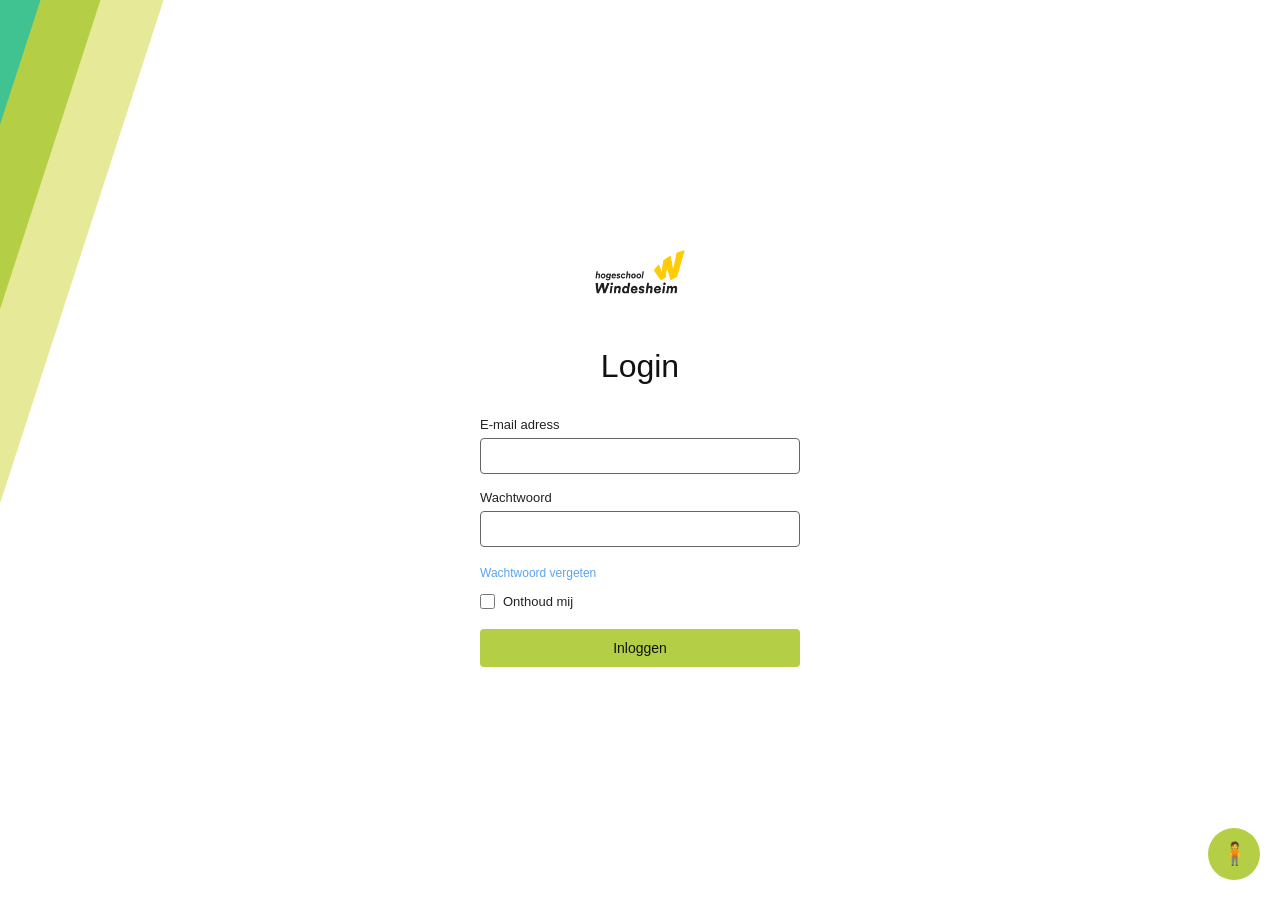
==== commit 01f74a08: "Merge branch 'RouteTracker' into Dev" ====
--- a/pages/index.html
+++ b/pages/index.html
@@ -3,241 +3,123 @@
 <head>
   <meta charset="UTF-8" />
   <meta name="viewport" content="width=device-width, initial-scale=1.0" />
-  <title>Campus Navigatie - Kies je lokaal</title>
-  <style>
-    * { margin: 0; padding: 0; box-sizing: border-box; }
-    
-    body {
-      font-family: 'Segoe UI', Tahoma, Geneva, Verdana, sans-serif;
-      background: linear-gradient(135deg, #667eea 0%, #764ba2 100%);
-      min-height: 100vh;
-      padding: 20px;
-    }
-
-    .container {
-      max-width: 1400px;
-      margin: 0 auto;
-      background: white;
-      border-radius: 20px;
-      padding: 40px;
-      box-shadow: 0 20px 60px rgba(0,0,0,0.3);
-    }
-
-    .header {
-      text-align: center;
-      margin-bottom: 40px;
-    }
-
-    h1 {
-      color: #ef6d8f;
-      font-size: 2.5rem;
-      margin-bottom: 10px;
-    }
-
-    .subtitle {
-      color: #666;
-      font-size: 1.1rem;
-    }
-
-    .floor-section {
-      margin-bottom: 50px;
-    }
-
-    .floor-title {
-      font-size: 1.8rem;
-      color: #333;
-      margin-bottom: 25px;
-      padding-bottom: 15px;
-      border-bottom: 4px solid #ef6d8f;
-      display: flex;
-      align-items: center;
-      gap: 15px;
-    }
-
-    .floor-badge {
-      background: #ef6d8f;
-      color: white;
-      padding: 8px 20px;
-      border-radius: 25px;
-      font-size: 1rem;
-      font-weight: bold;
-    }
-
-    .room-grid {
-      display: grid;
-      grid-template-columns: repeat(auto-fill, minmax(140px, 1fr));
-      gap: 12px;
-    }
-
-    .room-card {
-      background: linear-gradient(135deg, #f093fb 0%, #f5576c 100%);
-      border: none;
-      border-radius: 12px;
-      padding: 20px 15px;
-      cursor: pointer;
-      transition: all 0.3s;
-      text-decoration: none;
-      color: white;
-      display: flex;
-      flex-direction: column;
-      align-items: center;
-      justify-content: center;
-      box-shadow: 0 4px 12px rgba(0,0,0,0.15);
-      min-height: 100px;
-    }
-
-    .room-card:hover {
-      transform: translateY(-5px) scale(1.02);
-      box-shadow: 0 8px 25px rgba(0,0,0,0.25);
-    }
-
-    .room-card .room-number {
-      font-size: 1.4rem;
-      font-weight: bold;
-    }
-
-    .search-box {
-      margin-bottom: 30px;
-      position: relative;
-    }
-
-    .search-box input {
-      width: 100%;
-      padding: 15px 20px;
-      font-size: 1.1rem;
-      border: 2px solid #ddd;
-      border-radius: 12px;
-      transition: all 0.3s;
-    }
-
-    .search-box input:focus {
-      outline: none;
-      border-color: #ef6d8f;
-      box-shadow: 0 0 0 3px rgba(239, 109, 143, 0.1);
-    }
-
-    @media (max-width: 768px) {
-      .room-grid {
-        grid-template-columns: repeat(auto-fill, minmax(120px, 1fr));
-        gap: 10px;
-      }
-
-      h1 {
-        font-size: 2rem;
-      }
-
-      .floor-title {
-        font-size: 1.4rem;
-      }
-    }
-  </style>
+  <title>Login - Windesheim</title>
+  <link rel="stylesheet" href="../css/style.css" />
+  <link rel="stylesheet" href="../css/home.css" />
 </head>
 <body>
-  <div class="container">
-    <div class="header">
-      <h1>🗺️ Campus Navigatie Companion</h1>
-      <p class="subtitle">Kies je lokaal om de route te bekijken</p>
-    </div>
-
-    <div class="search-box">
-      <input type="text" id="searchInput" placeholder="🔍 Zoek een lokaal (bijv. AC1.18)..." onkeyup="filterRooms()">
-    </div>
-
-    <div id="roomsContainer">
-      <!-- AC1 Section -->
-      <div class="floor-section">
-        <h2 class="floor-title">
-          <span class="floor-badge">AC1</span>
-          1e Verdieping
-        </h2>
-        <div class="room-grid" id="ac1-rooms"></div>
+  <main class="login-page">
+    <section class="login-panel">
+      <div class="left-stripes">
+        <div class="stripe stripe-1"></div>
+        <div class="stripe stripe-2"></div>
+        <div class="stripe stripe-3"></div>
       </div>
 
-      <!-- AC2 Section -->
-      <div class="floor-section">
-        <h2 class="floor-title">
-          <span class="floor-badge">AC2</span>
-          2e Verdieping
-        </h2>
-        <div class="room-grid" id="ac2-rooms"></div>
+      <div class="login-content">
+        <img src="images/logo.png" alt="Windesheim logo" class="logo" />
+
+        <h1 data-translate="loginTitle">Login</h1>
+
+        <form class="login-form" id="loginForm">
+          <label for="email" data-translate="emailLabel">E-mail adress</label>
+          <input type="email" id="email" name="email" />
+
+          <label for="password" data-translate="passwordLabel">Wachtwoord</label>
+          <input type="password" id="password" name="password" />
+
+          <a href="#" class="forgot-link" id="forgotPasswordLink" data-translate="forgotPasswordLink">
+            Wachtwoord vergeten
+          </a>
+
+          <div class="remember-row">
+            <input type="checkbox" id="remember" name="remember" />
+            <label for="remember" data-translate="rememberLabel">Onthoud mij</label>
+          </div>
+
+          <button type="submit" class="login-btn" data-translate="loginButton">Inloggen</button>
+        </form>
       </div>
-    </div>
-  </div>
 
-  <script>
-    // ALL ROOMS FROM YOUR SCREENSHOTS
-    const rooms = {
-      AC1: [
-        "AC1.01", "AC1.02", "AC1.03", "AC1.04", "AC1.05", "AC1.06", "AC1.07", "AC1.08", 
-        "AC1.09", "AC1.10", "AC1.11", "AC1.12", "AC1.13", "AC1.14", "AC1.15", "AC1.16",
-        "AC1.17", "AC1.18", "AC1.19", "AC1.20", "AC1.21", "AC1.22", "AC1.23", "AC1.24",
-        "AC1.25", "AC1.26", "AC1.27", "AC1.28", "AC1.29", "AC1.30", "AC1.31", "AC1.32",
-        "AC1.33", "AC1.34", "AC1.35", "AC1.36", "AC1.37", "AC1.38", "AC1.39", "AC1.40",
-        "AC1.41", "AC1.42", "AC1.43", "AC1.44", "AC1.45", "AC1.46", "AC1.47", "AC1.48",
-        "AC1.49", "AC1.50", "AC1.51", "AC1.52", "AC1.53", "AC1.54", "AC1.55", "AC1.56",
-        "AC1.57", "AC1.58", "AC1.59", "AC1.60", "AC1.61", "AC1.62", "AC1.63", "AC1.64",
-        "AC1.65", "AC1.66", "AC1.67", "AC1.68", "AC1.69", "AC1.70", "AC1.71", "AC1.72",
-        "AC1.73", "AC1.74", "AC1.75", "AC1.76", "AC1.77", "AC1.78", "AC1.79", "AC1.80",
-        "AC1.81", "AC1.82", "AC1.83", "AC1.84", "AC1.85", "AC1.86", "AC1.87", "AC1.88",
-        "AC1.89", "AC1.90", "AC1.91", "AC1.92", "AC1.93", "AC1.94", "AC1.95", "AC1.96",
-        "AC1.97", "AC1.98", "AC1.99"
-      ],
-      AC2: [
-        "AC2.01", "AC2.02", "AC2.03", "AC2.04", "AC2.05", "AC2.06", "AC2.07", "AC2.08",
-        "AC2.09", "AC2.10", "AC2.11", "AC2.12", "AC2.13", "AC2.14", "AC2.15", "AC2.16",
-        "AC2.17", "AC2.18", "AC2.19", "AC2.20", "AC2.21", "AC2.22", "AC2.23", "AC2.24",
-        "AC2.25", "AC2.26", "AC2.27", "AC2.28", "AC2.29", "AC2.30", "AC2.31", "AC2.32",
-        "AC2.33", "AC2.34", "AC2.35", "AC2.36", "AC2.37", "AC2.38", "AC2.39", "AC2.40",
-        "AC2.41", "AC2.42", "AC2.43", "AC2.44", "AC2.45", "AC2.46", "AC2.47", "AC2.48",
-        "AC2.49", "AC2.50", "AC2.51", "AC2.52", "AC2.53", "AC2.54", "AC2.55", "AC2.56",
-        "AC2.57", "AC2.58", "AC2.59", "AC2.60", "AC2.61", "AC2.62", "AC2.63", "AC2.64",
-        "AC2.65", "AC2.66", "AC2.67", "AC2.68", "AC2.69", "AC2.70", "AC2.71", "AC2.72",
-        "AC2.73", "AC2.74", "AC2.75", "AC2.76", "AC2.77", "AC2.78", "AC2.79", "AC2.80",
-        "AC2.81", "AC2.82", "AC2.83", "AC2.84", "AC2.85", "AC2.86", "AC2.87", "AC2.88",
-        "AC2.89", "AC2.90", "AC2.91", "AC2.92", "AC2.93", "AC2.94", "AC2.95", "AC2.96",
-        "AC2.97", "AC2.98", "AC2.99"
-      ]
-    };
+      <button class="accessibility-btn" id="accessibilityOpenBtn" aria-label="Toegankelijkheid">
+        <span class="person-icon">🧍</span>
+      </button>
 
-    // Generate room cards
-    function generateRoomCards() {
-      const ac1Container = document.getElementById('ac1-rooms');
-      const ac2Container = document.getElementById('ac2-rooms');
+      <div class="accessibility-modal-overlay" id="accessibilityModal">
+        <div class="accessibility-modal">
+          <h2 data-translate="accessibilityTitle">Toegankelijkheid</h2>
 
-      rooms.AC1.forEach(room => {
-        const card = document.createElement('a');
-        card.href = `Route.html?room=${room}`;
-        card.className = 'room-card';
-        card.innerHTML = `<div class="room-number">${room}</div>`;
-        ac1Container.appendChild(card);
-      });
+          <div class="accessibility-option">
+            <div class="option-text">
+              <h3 data-translate="largeTextTitle">Grote tekst</h3>
+              <p data-translate="largeTextDesc">→ Vergroot alle tekst</p>
+            </div>
+            <input type="checkbox" id="largeTextToggle" />
+          </div>
 
-      rooms.AC2.forEach(room => {
-        const card = document.createElement('a');
-        card.href = `Route.html?room=${room}`;
-        card.className = 'room-card';
-        card.innerHTML = `<div class="room-number">${room}</div>`;
-        ac2Container.appendChild(card);
-      });
-    }
+          <div class="accessibility-option">
+            <div class="option-text">
+              <h3 data-translate="contrastTitle">Hoog contrast</h3>
+              <p data-translate="contrastDesc">→ Betere zichtbaarheid</p>
+            </div>
+            <input type="checkbox" id="contrastToggle" />
+          </div>
 
-    // Filter rooms based on search
-    function filterRooms() {
-      const searchTerm = document.getElementById('searchInput').value.toLowerCase();
-      const allCards = document.querySelectorAll('.room-card');
+          <div class="accessibility-option">
+            <div class="option-text">
+              <h3 data-translate="wheelchairTitle">Rolstoelroute</h3>
+              <p data-translate="wheelchairDesc">→ Vermijd trappen</p>
+            </div>
+            <input type="checkbox" id="wheelchairToggle" />
+          </div>
 
-      allCards.forEach(card => {
-        const roomNumber = card.textContent.toLowerCase();
-        if (roomNumber.includes(searchTerm)) {
-          card.style.display = 'flex';
-        } else {
-          card.style.display = 'none';
-        }
-      });
-    }
+          <div class="language-row">
+            <label for="languageSelect" data-translate="languageLabel">Taal/Language</label>
+            <select id="languageSelect">
+              <option value="nl">NL</option>
+              <option value="en">EN</option>
+            </select>
+          </div>
 
-    // Initialize
-    generateRoomCards();
-  </script>
+          <div class="modal-buttons">
+            <button type="button" class="modal-btn reset-btn" id="resetBtn" data-translate="resetBtn">
+              Reset
+            </button>
+            <button type="button" class="modal-btn save-btn" id="saveBtn" data-translate="saveBtn">
+              Opslaan
+            </button>
+          </div>
+        </div>
+      </div>
+
+      <div class="auth-modal-overlay" id="forgotModal">
+        <div class="auth-modal forgot-password-modal">
+          <button class="close-auth-modal" id="closeForgotModal" aria-label="Sluiten">&times;</button>
+
+          <h2 data-translate="forgotModalTitle">Wachtwoord vergeten</h2>
+          <p data-translate="forgotModalDesc">vul uw mail in en krijg een tijdelijk wachtwoord</p>
+
+          <form id="forgotForm">
+            <label for="forgotEmail" data-translate="forgotEmailLabel">E-mail adress</label>
+            <input type="email" id="forgotEmail" name="forgotEmail" />
+            <button type="submit" class="auth-action-btn" data-translate="forgotSendBtn">Verzenden</button>
+          </form>
+        </div>
+      </div>
+
+      <div class="auth-modal-overlay" id="errorModal">
+        <div class="auth-modal error-login-modal">
+          <button class="close-auth-modal" id="closeErrorModal" aria-label="Sluiten">&times;</button>
+
+          <h2 data-translate="errorModalTitle">Inloggen mislukt</h2>
+          <p data-translate="errorModalDesc">Uw gebruikersnaam of wachtwoord is onjuist.</p>
+          <button type="button" class="auth-action-btn" id="errorOkBtn" data-translate="errorOkBtn">OK</button>
+        </div>
+      </div>
+    </section>
+  </main>
+
+  <script src="/js/language.js"></script>
+  <script src="/js/script.js"></script>
 </body>
 </html>
--- a/css/style.css
+++ b/css/style.css
@@ -0,0 +1,36 @@
+:root {
+
+  /* ===== GEEL ===== */
+  --oranje: #F5A61A;
+  --goud: #ffcb05;
+  --geel: #fff578;
+
+  /* ===== ROOD ===== */
+  --rood: #ee3135;
+  --donkerroze: #f16682;
+  --lichtroze: #f287b7;
+
+  /* ===== GROEN ===== */
+  --donkergroen: #45b97c;
+  --appelgroen: #b1d249;
+  --lichtgroen: #d5e05b;
+
+  /* ===== BLAUW ===== */
+  --luchtblauw: #4594d3;
+  --blauw: #1ebcc5;
+  --lichtblauw: #84D0D9;
+
+  /* ===== ZWART / GRIJS ===== */
+  --zwart: #231f20;
+  --grijs1: #58595b;
+  --grijs2: #808184;
+  --grijs3: #a6a8ab;
+  --grijs4: #d0d2d3;
+}
+
+
+* {
+  font-family: 'Roboto', sans-serif;
+}
+
+}
--- a/css/home.css
+++ b/css/home.css
@@ -0,0 +1,630 @@
+* {
+  box-sizing: border-box;
+  margin: 0;
+  padding: 0;
+}
+
+html,
+body {
+  width: 100%;
+  height: 100%;
+  font-family: Arial, Helvetica, sans-serif;
+  background: #ececec;
+  color: #111;
+}
+
+body {
+  min-height: 100vh;
+  min-height: 100dvh;
+}
+
+/* BASIS */
+.login-page,
+.home-page {
+  position: relative;
+  width: 100vw;
+  width: 100dvw;
+  height: 100vh;
+  height: 100dvh;
+  display: flex;
+  justify-content: center;
+  align-items: center;
+  background: #ffffff;
+  overflow: hidden;
+}
+
+.login-panel,
+.home-panel {
+  position: relative;
+  width: 100%;
+  height: 100%;
+  background: #ffffff;
+  overflow: hidden;
+}
+
+/* STREPEN */
+.left-stripes {
+  position: absolute;
+  top: 0;
+  left: 0;
+  width: 180px;
+  height: 100%;
+  overflow: hidden;
+  z-index: 1;
+}
+
+.stripe {
+  position: absolute;
+  top: -60px;
+  width: 60px;
+  height: 140%;
+  transform: rotate(18deg);
+  transform-origin: top left;
+}
+
+.stripe-1 {
+  left: 0;
+  background: #41c391;
+}
+
+.stripe-2 {
+  left: 60px;
+  background: #b4cf45;
+}
+
+.stripe-3 {
+  left: 120px;
+  background: #e6ea98;
+}
+
+/* LOGIN */
+.login-content {
+  position: absolute;
+  inset: 0;
+  z-index: 2;
+  display: flex;
+  flex-direction: column;
+  align-items: center;
+  justify-content: center;
+  padding: 24px;
+}
+
+.logo {
+  width: 90px;
+  height: 90px;
+  object-fit: contain;
+  margin-bottom: 24px;
+}
+
+.login-content h1 {
+  font-size: clamp(18px, 4vw, 32px);
+  font-weight: 400;
+  margin-bottom: 32px;
+}
+
+.login-form {
+  width: min(100%, 320px);
+}
+
+.login-form label {
+  display: block;
+  font-size: clamp(10px, 1.4vw, 13px);
+  margin-bottom: 6px;
+  color: #222;
+}
+
+.login-form input[type="email"],
+.login-form input[type="password"] {
+  width: 100%;
+  height: 36px;
+  border: 1px solid #666;
+  border-radius: 4px;
+  background: #fff;
+  margin-bottom: 16px;
+  padding: 0 10px;
+  font-size: 14px;
+  color: #111;
+  outline: none;
+}
+
+.forgot-link {
+  display: inline-block;
+  font-size: 12px;
+  color: #5ca4ea;
+  margin-top: -2px;
+  margin-bottom: 14px;
+  text-decoration: none;
+}
+
+.forgot-link:hover {
+  text-decoration: underline;
+}
+
+.remember-row {
+  display: flex;
+  align-items: center;
+  gap: 8px;
+  margin-bottom: 20px;
+}
+
+.remember-row input[type="checkbox"] {
+  width: 15px;
+  height: 15px;
+}
+
+.remember-row label {
+  margin: 0;
+  font-size: 13px;
+}
+
+.login-btn {
+  display: block;
+  width: 100%;
+  height: 38px;
+  background: #b4cf45;
+  color: #111;
+  border: none;
+  border-radius: 4px;
+  font-size: 14px;
+  cursor: pointer;
+}
+
+.login-btn:hover {
+  filter: brightness(0.97);
+}
+
+/* POPPETJE */
+.accessibility-btn {
+  position: absolute;
+  right: 20px;
+  bottom: 20px;
+  width: 52px;
+  height: 52px;
+  border: none;
+  border-radius: 50%;
+  background: #b4cf45;
+  display: flex;
+  align-items: center;
+  justify-content: center;
+  cursor: pointer;
+  z-index: 50;
+}
+
+.person-icon {
+  font-size: 22px;
+  line-height: 1;
+  pointer-events: none;
+}
+
+/* ACCESSIBILITY POPUP */
+.accessibility-modal-overlay {
+  position: absolute;
+  inset: 0;
+  background: rgba(0, 0, 0, 0.18);
+  display: none;
+  justify-content: center;
+  align-items: center;
+  z-index: 100;
+}
+
+.accessibility-modal-overlay.show {
+  display: flex;
+}
+
+.accessibility-modal {
+  width: min(90vw, 420px);
+  background: #ef6a89;
+  padding: 28px 26px 20px;
+  box-shadow: 0 10px 30px rgba(0, 0, 0, 0.18);
+}
+
+.accessibility-modal h2 {
+  text-align: center;
+  font-size: clamp(22px, 3vw, 28px);
+  font-weight: 700;
+  margin-bottom: 34px;
+}
+
+.accessibility-option {
+  display: flex;
+  justify-content: space-between;
+  align-items: center;
+  margin-bottom: 26px;
+  gap: 20px;
+}
+
+.option-text h3 {
+  font-size: clamp(18px, 2.6vw, 24px);
+  font-weight: 400;
+  margin-bottom: 4px;
+}
+
+.option-text p {
+  font-size: clamp(16px, 2.3vw, 20px);
+  color: #111;
+}
+
+.accessibility-option input[type="checkbox"] {
+  width: 32px;
+  height: 32px;
+  accent-color: #ffffff;
+  flex-shrink: 0;
+}
+
+.language-row {
+  display: flex;
+  justify-content: space-between;
+  align-items: center;
+  margin: 8px 0 38px;
+  gap: 20px;
+}
+
+.language-row label {
+  font-size: clamp(18px, 2.4vw, 22px);
+  font-weight: 700;
+  text-decoration: underline;
+}
+
+.language-row select {
+  width: 82px;
+  height: 38px;
+  border: 1px solid #666;
+  background: #f2f2f2;
+  font-size: 18px;
+  text-align: center;
+  cursor: pointer;
+}
+
+.modal-buttons {
+  display: flex;
+  justify-content: center;
+  gap: 20px;
+}
+
+.modal-btn {
+  min-width: 132px;
+  height: 42px;
+  border: none;
+  font-size: 18px;
+  cursor: pointer;
+}
+
+.reset-btn,
+.save-btn {
+  background: #f49bb5;
+  color: #111;
+}
+
+/* AUTH POPUPS */
+.auth-modal-overlay {
+  position: absolute;
+  inset: 0;
+  background: rgba(255, 255, 255, 0.2);
+  backdrop-filter: blur(4px);
+  display: none;
+  justify-content: center;
+  align-items: center;
+  z-index: 120;
+}
+
+.auth-modal-overlay.show {
+  display: flex;
+}
+
+.auth-modal {
+  position: relative;
+  width: min(92vw, 620px);
+  background: #f1f1f1;
+  border-top: 3px solid #222;
+  border-bottom: 3px solid #222;
+  padding: 18px 28px 26px;
+  text-align: center;
+  box-shadow: 0 10px 25px rgba(0, 0, 0, 0.15);
+}
+
+.close-auth-modal {
+  position: absolute;
+  top: 8px;
+  right: 14px;
+  background: transparent;
+  border: none;
+  font-size: 34px;
+  line-height: 1;
+  color: #222;
+  cursor: pointer;
+}
+
+.auth-modal h2 {
+  font-size: clamp(22px, 3vw, 30px);
+  font-weight: 400;
+  margin-bottom: 6px;
+}
+
+.auth-modal p {
+  font-size: clamp(16px, 2vw, 20px);
+  color: #111;
+  margin-bottom: 28px;
+}
+
+.auth-modal form {
+  width: min(100%, 360px);
+  margin: 0 auto;
+  text-align: left;
+}
+
+.auth-modal form label {
+  display: block;
+  font-size: clamp(14px, 1.7vw, 18px);
+  margin-bottom: 8px;
+  color: #111;
+}
+
+.auth-modal form input {
+  width: 100%;
+  height: 34px;
+  border: 2px solid #333;
+  border-radius: 6px;
+  background: #fff;
+  margin-bottom: 22px;
+  padding: 0 10px;
+  font-size: 15px;
+  outline: none;
+}
+
+.auth-action-btn {
+  display: block;
+  margin: 0 auto;
+  min-width: 170px;
+  height: 38px;
+  border: none;
+  border-radius: 4px;
+  background: #b4cf45;
+  color: #111;
+  font-size: clamp(16px, 1.8vw, 18px);
+  cursor: pointer;
+}
+
+.error-login-modal {
+  width: min(90vw, 460px);
+  padding-top: 28px;
+}
+
+.error-login-modal p {
+  margin-bottom: 24px;
+}
+
+/* HOME */
+.home-content {
+  position: absolute;
+  inset: 0;
+  z-index: 2;
+  display: flex;
+  justify-content: center;
+  align-items: center;
+  padding: 24px;
+}
+
+.home-content h1 {
+  font-size: clamp(28px, 5vw, 52px);
+  font-weight: 400;
+  color: #111;
+}
+
+/* GROTE TEKST */
+.large-text {
+  font-size: 1.08em;
+}
+
+.large-text h1,
+.large-text h2,
+.large-text h3,
+.large-text p,
+.large-text label,
+.large-text a,
+.large-text button,
+.large-text select,
+.large-text input {
+  font-size: 1.08em !important;
+}
+
+/* HOOG CONTRAST */
+.high-contrast,
+.high-contrast body,
+.high-contrast .login-page,
+.high-contrast .login-panel,
+.high-contrast .home-page,
+.high-contrast .home-panel {
+  background: #fff !important;
+  color: #000 !important;
+}
+
+.high-contrast h1,
+.high-contrast h2,
+.high-contrast h3,
+.high-contrast p,
+.high-contrast label,
+.high-contrast span,
+.high-contrast a {
+  color: #000 !important;
+  font-weight: 700 !important;
+}
+
+.high-contrast a {
+  color: #0000ee !important;
+  text-decoration: underline;
+}
+
+.high-contrast input,
+.high-contrast select {
+  background: #fff !important;
+  color: #000 !important;
+  border: 2px solid #000 !important;
+  font-weight: 700 !important;
+}
+
+.high-contrast input::placeholder {
+  color: #333 !important;
+}
+
+.high-contrast button {
+  background: #000 !important;
+  color: #fff !important;
+  border: 2px solid #000 !important;
+  font-weight: 700 !important;
+}
+
+.high-contrast .accessibility-btn {
+  background: #000 !important;
+  color: #fff !important;
+}
+
+.high-contrast .left-stripes {
+  display: block !important;
+}
+
+.high-contrast .stripe-1 {
+  background: #2e9f70 !important;
+}
+
+.high-contrast .stripe-2 {
+  background: #8fae2f !important;
+}
+
+.high-contrast .stripe-3 {
+  background: #c9cf5f !important;
+}
+
+.high-contrast .accessibility-modal,
+.high-contrast .auth-modal {
+  background: #fff !important;
+  color: #000 !important;
+}
+
+.high-contrast .option-text h3,
+.high-contrast .option-text p {
+  color: #000 !important;
+  font-weight: 700 !important;
+}
+
+/* MOBIEL */
+@media (max-width: 600px) {
+  .left-stripes {
+    width: 180px;
+    height: 100%;
+  }
+
+  .stripe {
+    width: 60px;
+    height: 140%;
+    top: -40px;
+  }
+
+  .stripe-1 {
+    left: 0;
+  }
+
+  .stripe-2 {
+    left: 60px;
+  }
+
+  .stripe-3 {
+    left: 120px;
+  }
+
+  .login-form {
+    width: min(100%, 240px);
+  }
+
+  .logo {
+    width: 80px;
+    height: 80px;
+  }
+
+  .login-content h1 {
+    font-size: 20px;
+  }
+
+  .login-form input[type="email"],
+  .login-form input[type="password"] {
+    height: 32px;
+    font-size: 13px;
+  }
+
+  .login-btn {
+    height: 34px;
+    font-size: 13px;
+  }
+
+  .accessibility-btn {
+    right: 18px;
+    bottom: 18px;
+    width: 46px;
+    height: 46px;
+  }
+
+  .person-icon {
+    font-size: 19px;
+  }
+
+  .accessibility-modal {
+    width: 92vw;
+    padding: 24px 18px 18px;
+  }
+
+  .modal-btn {
+    min-width: 110px;
+    height: 40px;
+    font-size: 16px;
+  }
+
+  .accessibility-option input[type="checkbox"] {
+    width: 28px;
+    height: 28px;
+  }
+
+  .auth-modal {
+    width: 100%;
+    max-width: 100%;
+    border-left: none;
+    border-right: none;
+    border-top: 3px solid #222;
+    border-bottom: 3px solid #222;
+    border-radius: 0;
+    padding: 16px 18px 22px;
+  }
+
+  .close-auth-modal {
+    top: 8px;
+    right: 12px;
+    font-size: 30px;
+  }
+
+  .auth-modal h2 {
+    font-size: 23px;
+  }
+
+  .auth-modal p {
+    font-size: 16px;
+    margin-bottom: 24px;
+  }
+
+  .auth-modal form {
+    width: min(100%, 280px);
+  }
+
+  .auth-modal form label {
+    font-size: 13px;
+  }
+
+  .auth-modal form input {
+    height: 32px;
+    font-size: 14px;
+    margin-bottom: 20px;
+  }
+
+  .auth-action-btn {
+    min-width: 140px;
+    height: 36px;
+    font-size: 16px;
+  }
+}
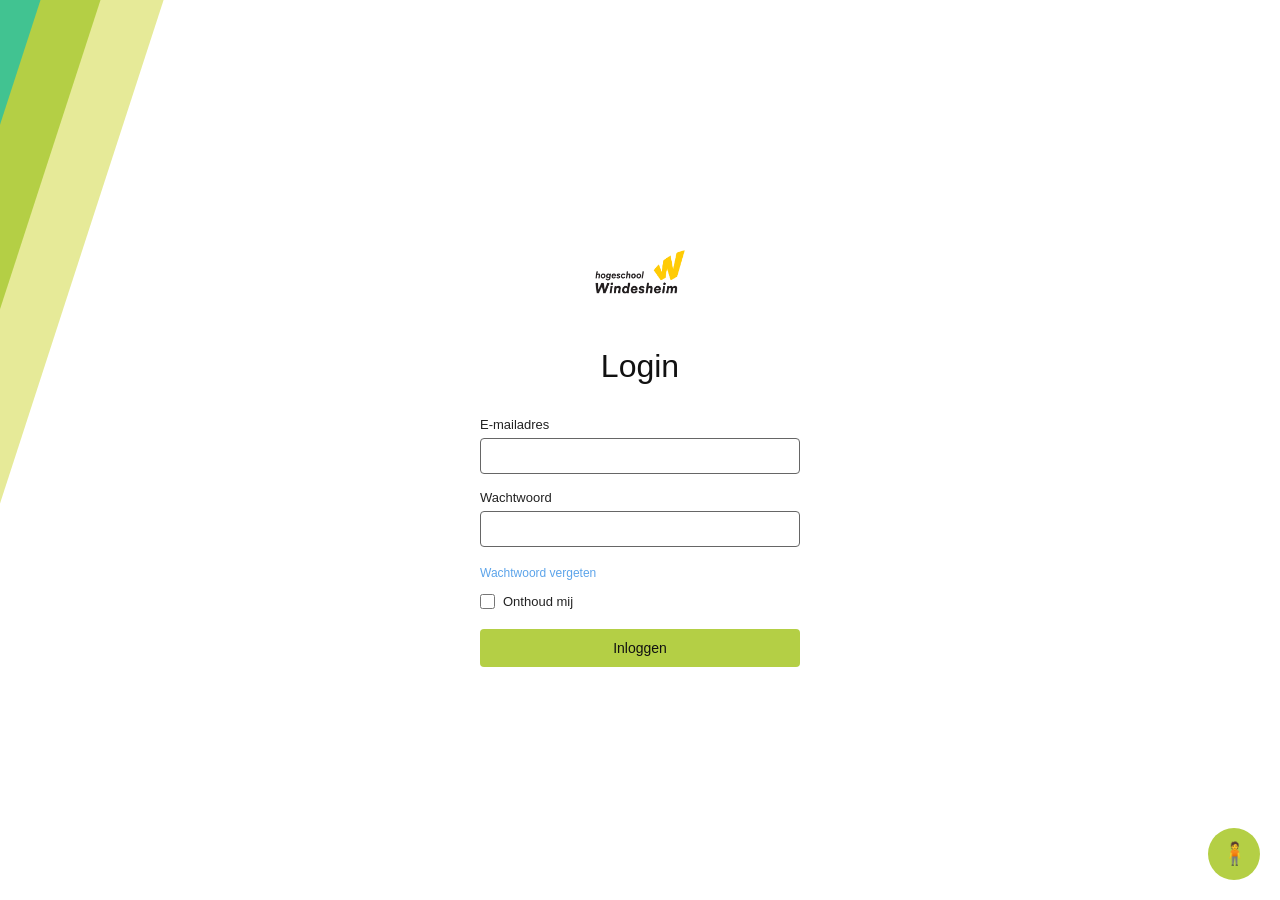
==== commit d24973cf: "extra functies notificatie voor een les die over 10 minuten begint Language translating contrast Gro" ====
--- a/pages/index.html
+++ b/pages/index.html
@@ -120,6 +120,8 @@
   </main>
 
   <script src="/js/language.js"></script>
+  <script src="/js/profile-preferences.js"></script>
   <script src="/js/script.js"></script>
+  <script src="/js/lesson-notifications.js"></script>
 </body>
 </html>
--- a/css/style.css
+++ b/css/style.css
@@ -33,4 +33,7 @@
   font-family: 'Roboto', sans-serif;
 }
 
+
+* {
+  font-family: 'Roboto', sans-serif;
 }
--- a/css/home.css
+++ b/css/home.css
@@ -11,6 +11,19 @@
   font-family: Arial, Helvetica, sans-serif;
   background: #ececec;
   color: #111;
+}
+
+body.large-text h1,
+body.large-text h2,
+body.large-text h3,
+body.large-text p,
+body.large-text span,
+body.large-text button,
+body.large-text label,
+body.large-text input,
+body.large-text select,
+body.large-text a {
+  font-size: 1.08em;
 }
 
 body {
